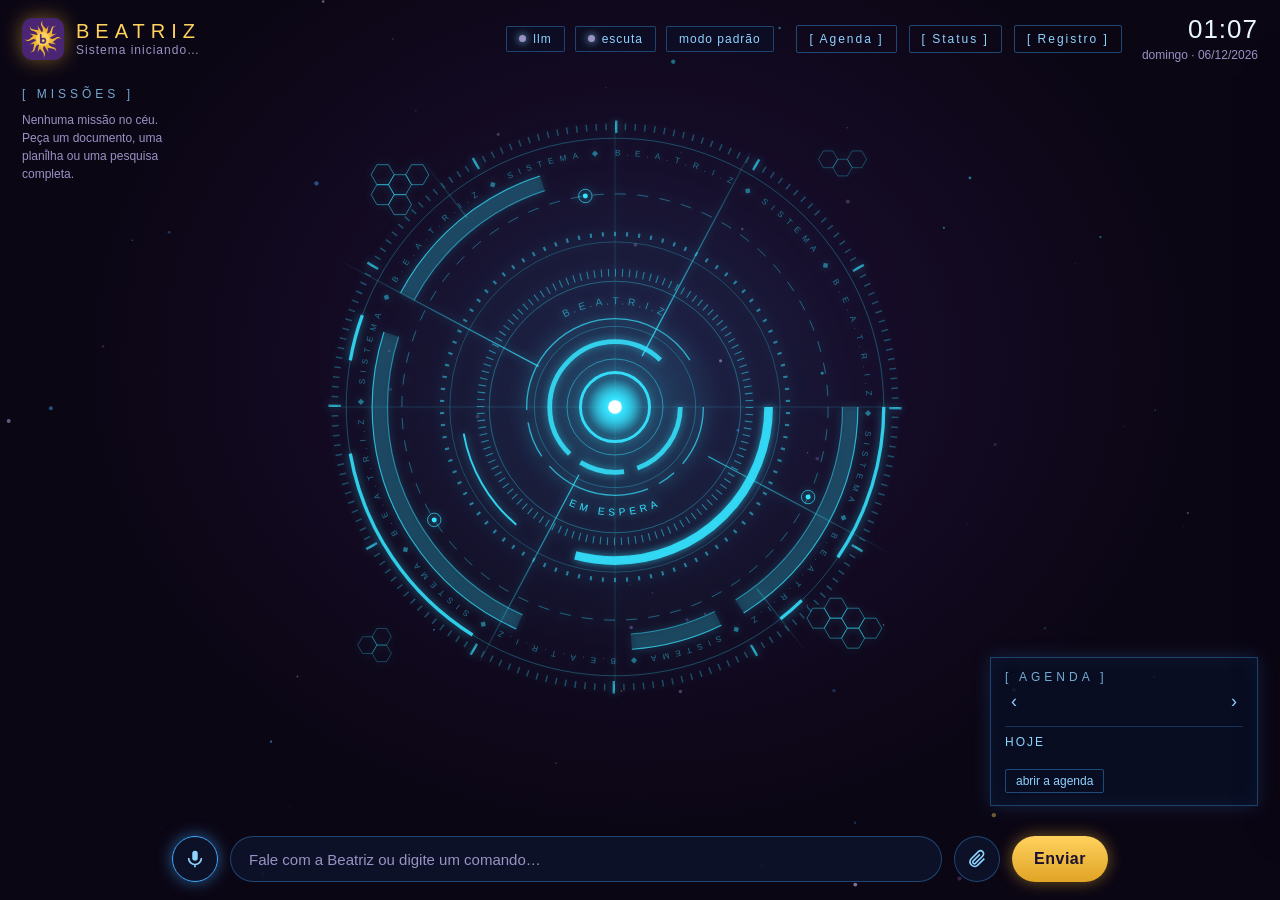
==== interface_web/index.html @ 0cd0498e "Painel web, mascote 3D e identidade visual Painel em interface web (pywebview), mascote andando pela" ====
<!doctype html>
<html lang="pt-BR">
<head>
<meta charset="utf-8">
<meta name="viewport" content="width=device-width, initial-scale=1">
<title>Beatriz</title>
<link rel="stylesheet" href="estilo.css">
</head>
<body>
<canvas id="particulas" aria-hidden="true"></canvas>

<header class="topo">
  <div class="marca">
    <img src="logo.png" alt="">
    <div><span class="nome">BEATRIZ</span><span class="sub" id="sub-marca">Sistema iniciando…</span></div>
  </div>
  <div class="chips">
    <span class="chip" id="chip-llm"><i class="ponto"></i><span>LLM</span></span>
    <span class="chip" id="chip-escuta"><i class="ponto"></i><span>escuta</span></span>
    <span class="chip" id="chip-modo"><span>modo padrão</span></span>
  </div>
  <div class="acoes-topo">
    <button class="botao-sistema" id="btn-agenda">[ Agenda ]</button>
    <button class="botao-sistema" id="btn-status">[ Status ]</button>
    <button class="botao-sistema" id="btn-registro">[ Registro ]</button>
    <div class="relogio"><span id="hora">--:--</span><span id="data"></span></div>
  </div>
</header>

<main class="palco">
  <section class="ceu" id="ceu" aria-label="Missões em andamento">
    <div class="titulo-ceu">[ MISSÕES ]</div>
    <p class="ceu-vazio" id="ceu-vazio">Nenhuma missão no céu.<br>Peça um documento, uma planilha ou uma pesquisa completa.</p>
  </section>

  <section class="centro">
    <div class="nucleo estado-repouso" id="nucleo"></div>

    <div class="legendas" aria-live="polite">
      <p class="legenda voce" id="legenda-voce"></p>
      <p class="legenda beatriz" id="legenda-beatriz"></p>
    </div>
  </section>

  <section class="notificacoes" id="notificacoes" aria-live="polite"></section>

  <aside class="lado-agenda" id="lado-agenda" aria-label="Agenda e calendário">
    <div class="titulo-ceu">[ AGENDA ]</div>
    <div class="mini-cal-cab">
      <button class="seta" id="mc-anterior" aria-label="Mês anterior">‹</button>
      <span id="mc-titulo"></span>
      <button class="seta" id="mc-seguinte" aria-label="Próximo mês">›</button>
    </div>
    <div class="mini-cal" id="mini-cal" role="grid"></div>
    <div class="dia-tela">
      <div class="dia-tela-titulo" id="dt-titulo">HOJE</div>
      <ul class="dia-tela-itens" id="dt-itens"></ul>
    </div>
    <p class="lado-agenda-rodape" id="lado-rodape"></p>
    <button class="pequeno" id="lado-abrir">abrir a agenda</button>
  </aside>
</main>

<aside class="registro" id="registro" aria-label="Registro da conversa">
  <div class="cabecalho-janela">[ REGISTRO ]<button class="fechar" data-fechar="registro" aria-label="Fechar">×</button></div>
  <div class="atalhos" id="atalhos"></div>
  <div class="mensagens" id="mensagens"></div>
</aside>

<div class="fundo-modal" id="fundo-status" hidden>
  <div class="janela-sistema janela-status" id="janela-status" role="dialog" aria-label="Status da Beatriz">
    <div class="cabecalho-janela">[ STATUS ]<button class="fechar" data-fechar="status" aria-label="Fechar">×</button></div>
    <div id="conteudo-status"></div>
  </div>
</div>

<div class="fundo-modal" id="fundo-agenda" hidden>
  <div class="janela-sistema janela-agenda" id="janela-agenda" role="dialog" aria-label="Agenda">
    <div class="cabecalho-janela">[ AGENDA ]<button class="fechar" data-fechar="agenda" aria-label="Fechar">×</button></div>
    <div class="agenda-topo">
      <div class="agenda-nav">
        <button class="pequeno aba-agenda ativo" data-vista="semana">semana</button>
        <button class="pequeno aba-agenda" data-vista="mes">mês</button>
        <span class="agenda-nav-espaco"></span>
        <button class="pequeno" id="ag-anterior" aria-label="Anterior">‹</button>
        <button class="pequeno" id="ag-hoje">esta semana</button>
        <button class="pequeno" id="ag-proxima" aria-label="Seguinte">›</button>
        <span id="ag-titulo"></span>
      </div>
      <p class="agenda-proximo" id="ag-proximo"></p>
    </div>
    <div class="agenda-corpo">
      <div class="agenda-semana" id="ag-semana"></div>
      <div class="agenda-mes" id="ag-mes" hidden></div>
      <aside class="agenda-lado">
        <div class="agenda-secao">TAREFAS</div>
        <ul class="agenda-tarefas" id="ag-tarefas"></ul>
        <input id="ag-nova-tarefa" placeholder="Nova tarefa… ex.: pagar boleto até sexta" autocomplete="off">
        <div class="agenda-secao">ROTINA</div>
        <p class="agenda-rotina" id="ag-rotina"></p>
      </aside>
    </div>
    <input id="ag-pedido" class="agenda-pedido" autocomplete="off"
           placeholder="Marcar ou perguntar… ex.: dentista amanhã às 14h · academia toda segunda às 7h · estou livre sexta à tarde?">
    <p class="agenda-resposta" id="ag-resposta" aria-live="polite"></p>
  </div>
</div>

<footer class="comando">
  <button class="mic ativo" id="btn-mic" title="Microfone ligado (clique para pausar)" aria-label="Microfone">
    <svg viewBox="0 0 24 24" aria-hidden="true"><rect x="9" y="3" width="6" height="11" rx="3"/><path d="M5 11a7 7 0 0 0 14 0M12 18v3" fill="none"/></svg>
  </button>
  <input id="entrada" placeholder="Fale com a Beatriz ou digite um comando…" autocomplete="off" spellcheck="true">
  <button class="icone" id="btn-anexar" title="Anexar arquivos à biblioteca" aria-label="Anexar arquivos">
    <svg viewBox="0 0 24 24" aria-hidden="true"><path d="M20 11.5 12.5 19a5 5 0 0 1-7-7l8-8a3.3 3.3 0 0 1 4.7 4.7l-8 8a1.7 1.7 0 0 1-2.4-2.4l7.3-7.3" fill="none"/></svg>
  </button>
  <button class="enviar" id="btn-enviar">Enviar</button>
</footer>

<script src="nucleo.js"></script>
<script src="app.js"></script>
</body>
</html>
---- interface_web/estilo.css ----
/* Painel da Beatriz: "Sistema sobre a sombra".
   Janelas do Sistema em azul elétrico sobre fundo roxo-escuro; o núcleo do centro em ciano;
   dourado só para o sol e as conquistas (missão concluída, lanterna acesa). */
:root {
  --fundo: #0B0614;
  --fundo-2: #120A22;
  --roxo: #2E1C4D;
  --roxo-borda: #5A4285;
  --lilas: #C7AEF0;
  --texto: #EAF6FF;
  --suave: #9A92C4;
  --azul: #3FA9FF;
  --azul-claro: #8FD3FF;
  --azul-escuro: #1B4F8C;
  --ciano: #35E4FF;
  --ouro: #F2B732;
  --ouro-claro: #FFD25E;
  --verde: #7BE0A6;
  --vermelho: #FF7A8A;
  --vidro: rgba(10, 16, 38, .78);
  --fonte-sistema: "Bahnschrift", "Segoe UI Variable Display", "Segoe UI", sans-serif;
  --fonte-texto: "Segoe UI Variable Text", "Segoe UI", sans-serif;
}

* { box-sizing: border-box; }
html, body { height: 100%; margin: 0; }
body {
  background: radial-gradient(ellipse at 50% 40%, #1E1036 0%, var(--fundo) 62%) fixed, var(--fundo);
  color: var(--texto);
  font-family: var(--fonte-texto);
  overflow: hidden;
  display: grid;
  grid-template-rows: auto 1fr auto;
  user-select: none;
}
button { font: inherit; color: inherit; cursor: pointer; }
#particulas { position: fixed; inset: 0; width: 100%; height: 100%; pointer-events: none; z-index: 0; }

/* ---------------------------------------------------------------- topo */
.topo {
  position: relative; z-index: 2;
  display: grid; grid-template-columns: 1fr auto 1fr; align-items: center;
  padding: 14px 22px 8px;
}
.marca { display: flex; align-items: center; gap: 12px; }
.marca img { width: 42px; height: 42px; filter: drop-shadow(0 0 10px rgba(242, 183, 50, .45)); }
.marca .nome { display: block; font-family: var(--fonte-sistema); letter-spacing: 6px; font-size: 20px; color: var(--ouro-claro); }
.marca .sub { display: block; font-size: 12px; color: var(--suave); letter-spacing: 1px; }
.chips { display: flex; gap: 10px; }
.chip {
  display: inline-flex; align-items: center; gap: 7px;
  font-family: var(--fonte-sistema); font-size: 12px; letter-spacing: 1px; text-transform: lowercase;
  padding: 5px 12px; border: 1px solid rgba(63, 169, 255, .35); border-radius: 2px;
  background: rgba(10, 18, 40, .55); color: var(--azul-claro);
}
.ponto { width: 7px; height: 7px; border-radius: 50%; background: var(--suave); box-shadow: 0 0 8px currentColor; }
.ponto.verde { background: var(--verde); color: var(--verde); }
.ponto.ambar { background: var(--ouro); color: var(--ouro); }
.ponto.vermelho { background: var(--vermelho); color: var(--vermelho); }
.ponto.azul { background: var(--azul); color: var(--azul); animation: pulsar 1.6s ease-in-out infinite; }
.acoes-topo { display: flex; justify-content: flex-end; align-items: center; gap: 12px; }
.botao-sistema {
  font-family: var(--fonte-sistema); letter-spacing: 2px; font-size: 12px;
  background: transparent; border: 1px solid rgba(63, 169, 255, .4); color: var(--azul-claro);
  padding: 6px 12px; border-radius: 2px; transition: background .2s, box-shadow .2s;
}
.botao-sistema:hover, .botao-sistema.ativo { background: rgba(63, 169, 255, .12); box-shadow: 0 0 14px rgba(63, 169, 255, .35); }
.relogio { text-align: right; margin-left: 8px; }
.relogio #hora { display: block; font-family: var(--fonte-sistema); font-size: 26px; font-weight: 300; letter-spacing: 1px; }
.relogio #data { font-size: 12px; color: var(--suave); }

/* ---------------------------------------------------------------- palco */
.palco {
  position: relative; z-index: 1;
  display: grid; grid-template-columns: 240px 1fr 290px; min-height: 0;
}
.centro { position: relative; display: flex; flex-direction: column; align-items: center; justify-content: center; min-height: 0; }
@keyframes girar { to { transform: rotate(360deg); } }
@keyframes pulsar { 0%, 100% { opacity: 1; } 50% { opacity: .35; } }

/* ---------------------------------------------------------------- núcleo (o reator de anéis do centro)
   Desenhado pelo nucleo.js; tudo usa currentColor, que vem de --cor-nucleo (ciano, dourado na vitória).
   As camadas "acelera" só giram no estado pensando: ficam pausadas, então não dão salto ao acelerar. */
@property --cor-nucleo { syntax: "<color>"; inherits: true; initial-value: #35E4FF; }
.nucleo {
  position: relative; width: min(64vh, 590px); aspect-ratio: 1; pointer-events: none;
  --cor-nucleo: var(--ciano); color: var(--cor-nucleo); transition: --cor-nucleo .5s;
}
.nucleo svg { width: 100%; height: 100%; overflow: visible; filter: drop-shadow(0 0 4px color-mix(in srgb, var(--cor-nucleo) 70%, transparent)); }
.nucleo .gira, .nucleo .acelera, .nucleo .varredura, .nucleo .pulso, .nucleo .coracao, .nucleo .brilho { transform-origin: 300px 300px; }
.nucleo .gira { animation: girar var(--t, 60s) linear infinite; }
.nucleo .gira.inverso { animation-direction: reverse; }
.nucleo .acelera { animation: girar 5s linear infinite paused; }
.nucleo .acelera.inverso { animation-direction: reverse; }
.nucleo.estado-pensando .acelera { animation-play-state: running; }
.nucleo text { fill: currentColor; stroke: none; font-family: var(--fonte-sistema); }
.nucleo .letreiro { font-size: 8.5px; letter-spacing: 2px; opacity: .45; }
.nucleo .rotulo-nucleo { font-size: 10.5px; letter-spacing: 4px; dominant-baseline: middle; text-anchor: middle; }
.nucleo .rotulo-nucleo.nome { opacity: .55; }
.nucleo .brilho { opacity: .6; transition: opacity .6s; animation: respirar-brilho 5s ease-in-out infinite; }
.nucleo.estado-ouvindo .brilho, .nucleo.estado-falando .brilho, .nucleo.estado-vitoria .brilho { opacity: 1; }
.nucleo .varredura { opacity: 0; transition: opacity .6s; animation: girar 2.4s linear infinite; }
.nucleo.estado-pensando .varredura { opacity: 1; }

/* Barras da voz: quase paradas em repouso; mexem um pouco ouvindo e bastante falando. */
.nucleo .barra-voz {
  fill: currentColor; stroke: none; opacity: .5;
  transform-box: fill-box; transform-origin: 50% 100%; transform: scaleY(.14); transition: transform .5s, opacity .5s;
}
.nucleo.estado-ouvindo .barra-voz { --amplitude: .45; animation: voz var(--d) ease-in-out var(--a) infinite alternate; }
.nucleo.estado-falando .barra-voz { --amplitude: 1; opacity: .85; animation: voz var(--d) ease-in-out var(--a) infinite alternate; }

/* Ondas que saem do centro ao ouvir, ao falar e na vitória. */
.nucleo .pulso { opacity: 0; stroke-width: 1.5; vector-effect: non-scaling-stroke; }
.nucleo.estado-ouvindo .pulso, .nucleo.estado-falando .pulso { animation: pulso 2.6s ease-out infinite; }
.nucleo.estado-vitoria .pulso { animation: pulso 1.2s ease-out 2; }
.nucleo .pulso.p2 { animation-delay: 1.3s; }
.nucleo.estado-vitoria .pulso.p2 { animation-delay: .5s; }

.nucleo .coracao { animation: pulsar-coracao 4s ease-in-out infinite; }
.nucleo.estado-ouvindo .coracao { animation-duration: 1.6s; }
.nucleo.estado-falando .coracao { animation: falar-coracao .42s ease-in-out infinite alternate; }
.nucleo.estado-vitoria { --cor-nucleo: var(--ouro-claro); }
.nucleo.estado-vitoria .coracao { animation: vitoria-coracao 1.6s ease-out; }
.nucleo.estado-pensando ~ .legendas .beatriz:empty::before { content: "pensando…"; color: var(--suave); }

@keyframes voz { from { transform: scaleY(.12); } to { transform: scaleY(calc(var(--h) * var(--amplitude))); } }
@keyframes pulso { from { transform: scale(1); opacity: .8; } to { transform: scale(6.8); opacity: 0; } }
@keyframes respirar-brilho { 0%, 100% { transform: scale(.96); } 50% { transform: scale(1.04); } }
@keyframes pulsar-coracao { 0%, 100% { transform: scale(1); } 50% { transform: scale(1.06); } }
@keyframes falar-coracao { from { transform: scale(.97); } to { transform: scale(1.12); } }
@keyframes vitoria-coracao { 0%, 100% { transform: scale(1); } 25% { transform: scale(1.35); } }

/* Legendas ao vivo, como num filme. */
.legendas { position: relative; width: min(760px, 92%); min-height: 76px; margin-top: 6px; text-align: center; }
.legenda { margin: 4px 0; font-size: 17px; line-height: 1.45; transition: opacity .8s; text-shadow: 0 2px 8px #000; }
.legenda.voce { color: var(--azul-claro); }
.legenda.voce.ignorada { color: var(--suave); font-size: 14px; font-style: italic; }
.legenda.beatriz { color: var(--ouro-claro); }
.legenda.sumindo { opacity: 0; }

/* ---------------------------------------------------------------- janelas do Sistema */
.notificacoes {
  position: fixed; top: 84px; right: 26px; z-index: 9; width: 372px; /* acima das janelas de Status e Agenda */
  display: flex; flex-direction: column; gap: 14px; pointer-events: none;
  transition: right .45s cubic-bezier(.2, .9, .3, 1);
}
.notificacoes .janela-sistema { pointer-events: auto; }
body.registro-aberto .notificacoes { right: 470px; }
.janela-sistema {
  position: relative; width: 360px; padding: 12px 18px 14px;
  background: var(--vidro); color: var(--texto);
  border: 1px solid var(--azul);
  box-shadow: 0 0 22px rgba(63, 169, 255, .4), inset 0 0 26px rgba(63, 169, 255, .1);
  backdrop-filter: blur(6px);
  font-size: 14px; line-height: 1.5;
  animation: abrir-janela .5s cubic-bezier(.2, .9, .3, 1.15) both;
}
.janela-sistema::before, .janela-sistema::after {
  content: ""; position: absolute; width: 14px; height: 14px; border: 2px solid var(--azul-claro);
}
.janela-sistema::before { top: -5px; left: -5px; border-right: 0; border-bottom: 0; }
.janela-sistema::after { bottom: -5px; right: -5px; border-left: 0; border-top: 0; }
.janela-sistema.vitoria { border-color: var(--ouro); box-shadow: 0 0 26px rgba(242, 183, 50, .45), inset 0 0 26px rgba(242, 183, 50, .1); }
.janela-sistema.vitoria::before, .janela-sistema.vitoria::after { border-color: var(--ouro-claro); }
.janela-sistema.vitoria .cabecalho-janela { color: var(--ouro-claro); border-color: rgba(242, 183, 50, .4); }
.janela-sistema.saindo { animation: fechar-janela .4s ease-in forwards; }
.cabecalho-janela {
  position: relative; text-align: center; font-family: var(--fonte-sistema); letter-spacing: 5px; font-size: 13px;
  color: var(--azul-claro); padding-bottom: 7px; margin-bottom: 9px; border-bottom: 1px solid rgba(63, 169, 255, .35);
}
.fechar { position: absolute; right: -4px; top: -6px; background: none; border: 0; color: var(--suave); font-size: 20px; line-height: 1; }
.fechar:hover { color: var(--texto); }
.janela-sistema .acao { margin-top: 10px; }
.janela-sistema .acao button {
  font-family: var(--fonte-sistema); letter-spacing: 1px; font-size: 12px; padding: 5px 12px;
  background: rgba(242, 183, 50, .12); border: 1px solid var(--ouro); color: var(--ouro-claro); border-radius: 2px;
}
@keyframes abrir-janela {
  0% { transform: scaleY(.02) scaleX(.5); opacity: 0; filter: brightness(3); }
  55% { transform: scaleY(.02) scaleX(1); opacity: 1; filter: brightness(2.4); }
  100% { transform: scale(1); opacity: 1; filter: none; }
}
@keyframes fechar-janela { to { transform: scaleY(.02); opacity: 0; } }

/* ---------------------------------------------------------------- lanternas */
.ceu { position: relative; padding: 16px 0 0 22px; overflow: hidden; }
.titulo-ceu { font-family: var(--fonte-sistema); letter-spacing: 4px; font-size: 12px; color: var(--azul-claro); opacity: .8; }
.ceu-vazio { font-size: 12px; color: var(--suave); line-height: 1.5; margin-top: 10px; max-width: 180px; }
.lanterna {
  position: absolute; width: 34px; height: 44px; cursor: pointer;
  transition: bottom 3s cubic-bezier(.3, .8, .3, 1), opacity 1s, left 1s;
  animation: flutuar-lanterna 4s ease-in-out infinite;
}
.lanterna .bulbo {
  width: 100%; height: 100%; border-radius: 40% 40% 34% 34% / 46% 46% 30% 30%;
  background: linear-gradient(#6B5420, #3A2C10); border: 1px solid #8C6A2A;
  transition: background 1.2s, box-shadow 1.2s;
}
.lanterna.executando .bulbo, .lanterna.revisando .bulbo, .lanterna.relatando .bulbo {
  background: linear-gradient(#FFD25E, #C98F1E); box-shadow: 0 0 16px rgba(255, 190, 80, .7); animation: tremeluzir 1.4s ease-in-out infinite;
}
.lanterna.concluida .bulbo { background: linear-gradient(#FFF1C4, #F2B732); box-shadow: 0 0 26px rgba(255, 220, 120, .95), 0 0 60px rgba(242, 183, 50, .45); }
.lanterna.falhou .bulbo { background: linear-gradient(#7A3040, #3A1420); border-color: var(--vermelho); }
.lanterna .rotulo {
  position: absolute; left: 44px; top: 8px; width: 150px; font-size: 11px; line-height: 1.3; color: var(--lilas);
  white-space: nowrap; overflow: hidden; text-overflow: ellipsis; text-shadow: 0 1px 4px #000;
}
.lanterna .rotulo small { display: block; color: var(--suave); }
@keyframes flutuar-lanterna { 0%, 100% { transform: translateY(0) rotate(-2deg); } 50% { transform: translateY(-6px) rotate(2deg); } }
@keyframes tremeluzir { 0%, 100% { filter: brightness(1); } 45% { filter: brightness(1.25); } 60% { filter: brightness(.9); } }

/* ---------------------------------------------------------------- registro (gaveta) */
.registro {
  position: fixed; top: 76px; right: 0; bottom: 82px; width: 440px; z-index: 5;
  display: flex; flex-direction: column;
  background: rgba(10, 14, 32, .9); border-left: 1px solid var(--azul);
  box-shadow: -10px 0 40px rgba(0, 0, 0, .5), 0 0 22px rgba(63, 169, 255, .25);
  backdrop-filter: blur(8px);
  transform: translateX(105%); transition: transform .45s cubic-bezier(.2, .9, .3, 1);
  padding: 14px 16px; user-select: text;
}
.registro.aberto { transform: translateX(0); }
.atalhos { display: flex; flex-wrap: wrap; gap: 6px; margin-bottom: 10px; }
.atalhos button {
  font-size: 12px; padding: 4px 10px; border-radius: 12px;
  background: rgba(90, 66, 133, .35); border: 1px solid var(--roxo-borda); color: var(--lilas);
}
.atalhos button:hover { border-color: var(--azul); color: var(--texto); }
.mensagens { flex: 1; overflow-y: auto; padding-right: 4px; scrollbar-width: thin; scrollbar-color: var(--roxo-borda) transparent; }
.msg { margin: 10px 0; font-size: 14px; line-height: 1.5; animation: entrar .35s ease-out; }
.msg .quem { font-family: var(--fonte-sistema); letter-spacing: 1.5px; font-size: 11px; margin-bottom: 2px; }
.msg .hora { color: var(--suave); margin-left: 6px; letter-spacing: 0; }
.msg.voce .quem { color: var(--azul-claro); }
.msg.beatriz { border-left: 2px solid var(--ouro); padding-left: 10px; }
.msg.beatriz .quem { color: var(--ouro-claro); }
.msg.ignorada { color: var(--suave); font-size: 12px; font-style: italic; }
.msg.erro { color: var(--vermelho); }
.msg .corpo { white-space: pre-wrap; }
@keyframes entrar { from { opacity: 0; transform: translateY(6px); } to { opacity: 1; transform: none; } }

/* Cartões ricos */
.cartao { margin: 12px 0; border: 1px solid rgba(63, 169, 255, .4); background: rgba(18, 26, 56, .65); padding: 12px; border-radius: 3px; animation: entrar .35s ease-out; }
.cartao h3 { margin: 0 0 8px; font-family: var(--fonte-sistema); font-weight: 400; letter-spacing: 1px; font-size: 15px; color: var(--ouro-claro); }
.cartao details { border-top: 1px solid rgba(63, 169, 255, .18); padding: 6px 0; }
.cartao summary { cursor: pointer; color: var(--azul-claro); font-size: 13px; letter-spacing: .5px; }
.cartao details p, .cartao details ul { margin: 6px 0 2px; font-size: 13.5px; line-height: 1.55; color: var(--texto); }
.cartao details ul { padding-left: 18px; }
.cartao .fontes { font-size: 11px; color: var(--suave); margin-top: 8px; word-break: break-all; }
.cartao .botoes { margin-top: 10px; display: flex; gap: 8px; }
.cartao .botoes button { font-size: 12px; padding: 5px 12px; background: rgba(242, 183, 50, .12); border: 1px solid var(--ouro); color: var(--ouro-claro); border-radius: 2px; }
.posteres { display: grid; grid-template-columns: repeat(3, 1fr); gap: 10px; }
.poster { cursor: pointer; text-align: center; }
.poster img { width: 100%; aspect-ratio: 2 / 3; object-fit: cover; border-radius: 3px; border: 1px solid rgba(63, 169, 255, .3); background: var(--roxo); transition: transform .2s, box-shadow .2s; }
.poster:hover img { transform: translateY(-3px); box-shadow: 0 0 16px rgba(63, 169, 255, .5); }
.poster span { display: block; font-size: 11px; margin-top: 4px; line-height: 1.25; color: var(--texto); }
.poster small { display: block; font-size: 10.5px; color: var(--suave); }
.poster .selo-hoje { color: var(--ouro-claro); }
.pre-venda { font-size: 12px; color: var(--lilas); margin-top: 10px; }

/* ---------------------------------------------------------------- status */
.fundo-modal { position: fixed; inset: 0; z-index: 8; background: rgba(5, 3, 12, .55); display: flex; align-items: center; justify-content: center; }
.fundo-modal[hidden] { display: none; }
.janela-status { width: 560px; max-height: 84vh; overflow-y: auto; overflow-x: hidden; padding: 16px 24px 20px; user-select: text; }
.status-linha { display: grid; grid-template-columns: 130px 1fr auto; align-items: center; gap: 10px; padding: 5px 0; font-size: 14px; }
.status-linha .rotulo { font-family: var(--fonte-sistema); letter-spacing: 2px; font-size: 12px; color: var(--azul-claro); }
.status-linha .valor { color: var(--texto); }
.identidade { font-size: 13px; color: var(--lilas); margin: 2px 0 10px; text-align: center; letter-spacing: .5px; }
.barra { height: 6px; background: rgba(63, 169, 255, .15); border-radius: 3px; overflow: hidden; }
.barra > i { display: block; height: 100%; background: linear-gradient(90deg, var(--azul), var(--azul-claro)); box-shadow: 0 0 10px var(--azul); }
.separador { height: 1px; background: rgba(63, 169, 255, .25); margin: 10px 0; }
.trio { display: grid; grid-template-columns: repeat(3, 1fr); gap: 10px; text-align: center; margin: 6px 0; }
.trio b { display: block; font-family: var(--fonte-sistema); font-size: 22px; font-weight: 300; color: var(--texto); }
.trio span { font-size: 11px; letter-spacing: 1.5px; color: var(--azul-claro); font-family: var(--fonte-sistema); }
.modos { display: flex; flex-wrap: wrap; gap: 6px; }
.modos button, .pequeno {
  font-size: 12px; padding: 4px 10px; border-radius: 2px; background: transparent;
  border: 1px solid rgba(63, 169, 255, .4); color: var(--azul-claro);
}
.modos button.ativo { background: rgba(63, 169, 255, .18); color: var(--texto); box-shadow: 0 0 10px rgba(63, 169, 255, .4); }
select { background: var(--fundo-2); color: var(--texto); border: 1px solid rgba(63, 169, 255, .4); padding: 4px 6px; font: inherit; font-size: 12px; max-width: 230px; }

/* ---------------------------------------------------------------- agenda */
.janela-agenda {
  width: min(1180px, 94vw); max-height: 88vh; display: flex; flex-direction: column;
  padding: 16px 22px 18px; user-select: text;
}
.agenda-topo { display: flex; align-items: center; justify-content: space-between; gap: 14px; margin-bottom: 10px; }
.agenda-nav { display: flex; align-items: center; gap: 6px; }
.agenda-nav span { font-family: var(--fonte-sistema); letter-spacing: 2px; color: var(--azul-claro); margin-left: 8px; font-size: 13px; }
.agenda-proximo { margin: 0; font-size: 13px; color: var(--lilas); text-align: right; }
.agenda-corpo { display: grid; grid-template-columns: 1fr 280px; gap: 16px; min-height: 0; flex: 1; }
.agenda-semana { display: grid; grid-template-columns: repeat(7, minmax(0, 1fr)); gap: 8px; overflow-y: auto; min-height: 320px; align-items: start; }
.agenda-dia {
  min-height: 300px; padding: 8px 6px; display: flex; flex-direction: column; gap: 6px;
  background: rgba(14, 20, 44, .55); border: 1px solid rgba(63, 169, 255, .18);
}
.agenda-dia.hoje { border-color: var(--ouro); box-shadow: 0 0 14px rgba(242, 183, 50, .3); }
.agenda-dia.passado { opacity: .55; }
.agenda-dia-cab {
  display: flex; align-items: baseline; justify-content: space-between; padding: 0 2px 4px;
  font-family: var(--fonte-sistema); color: var(--azul-claro); letter-spacing: 1px; font-size: 12px; text-transform: uppercase;
  border-bottom: 1px solid rgba(63, 169, 255, .2);
}
.agenda-dia-cab b { font-weight: 300; font-size: 20px; color: var(--texto); }
.agenda-dia.hoje .agenda-dia-cab b { color: var(--ouro-claro); }
.agenda-vazio { font-size: 11px; color: var(--suave); text-align: center; margin-top: 6px; }
.agenda-item {
  position: relative; padding: 5px 18px 5px 7px; font-size: 12px; line-height: 1.3; border-radius: 2px;
  border-left: 3px solid var(--azul); background: rgba(63, 169, 255, .08);
}
.agenda-item .hora { display: block; font-size: 10.5px; color: var(--azul-claro); letter-spacing: .5px; }
.agenda-item .titulo { display: block; color: var(--texto); overflow-wrap: anywhere; }
.agenda-item .repete { position: absolute; right: 4px; bottom: 3px; font-style: normal; font-size: 11px; color: var(--suave); }
.agenda-item .tirar, .agenda-tarefa .tirar {
  position: absolute; right: 2px; top: 1px; background: none; border: 0; color: var(--suave);
  font-size: 15px; line-height: 1; opacity: 0; transition: opacity .15s;
}
.agenda-item:hover .tirar, .agenda-tarefa:hover .tirar, .tirar:focus-visible { opacity: 1; }
.agenda-item .tirar:hover, .agenda-tarefa .tirar:hover { color: var(--vermelho); }
.agenda-item.cat-estudo { border-left-color: var(--lilas); background: rgba(199, 174, 240, .08); }
.agenda-item.cat-saude { border-left-color: var(--verde); background: rgba(123, 224, 166, .07); }
.agenda-item.cat-pessoal { border-left-color: var(--ciano); background: rgba(53, 228, 255, .06); }
.agenda-item.cat-foco { border-left-color: var(--ouro); background: rgba(242, 183, 50, .08); }
.agenda-item.tipo-lembrete { border-left-style: dashed; }
.agenda-item.passou { opacity: .5; }
.agenda-item.agora { box-shadow: 0 0 12px rgba(242, 183, 50, .45); }
.agenda-lado { display: flex; flex-direction: column; gap: 8px; min-height: 0; overflow-y: auto; }
.agenda-secao { font-family: var(--fonte-sistema); letter-spacing: 3px; font-size: 12px; color: var(--azul-claro); margin-top: 4px; }
.agenda-tarefas { list-style: none; margin: 0; padding: 0; display: flex; flex-direction: column; gap: 2px; }
.agenda-tarefa {
  position: relative; display: grid; grid-template-columns: 20px 1fr; column-gap: 8px; align-items: start;
  padding: 5px 20px 5px 2px; font-size: 13px; border-bottom: 1px solid rgba(63, 169, 255, .1);
}
.agenda-tarefa small { grid-column: 2; font-size: 11px; color: var(--suave); }
.agenda-tarefa.atrasada small { color: var(--vermelho); }
.agenda-tarefa.urgente span::after { content: " !"; color: var(--ouro-claro); font-weight: 700; }
.agenda-tarefa.feita span { text-decoration: line-through; color: var(--suave); }
.agenda-tarefa .caixa {
  width: 18px; height: 18px; padding: 0; border-radius: 2px; border: 1px solid var(--azul);
  background: transparent; color: var(--verde); font-size: 12px; line-height: 16px;
}
.agenda-tarefa.vazia { display: block; color: var(--suave); font-size: 12px; border: 0; }
.agenda-rotina { margin: 0; font-size: 12.5px; color: var(--lilas); line-height: 1.5; }
.janela-agenda input {
  width: 100%; padding: 8px 12px; border-radius: 2px; outline: none; user-select: text;
  background: rgba(14, 20, 44, .85); color: var(--texto); font: inherit; font-size: 13px;
  border: 1px solid rgba(63, 169, 255, .35);
}
.janela-agenda input:focus { border-color: var(--azul); box-shadow: 0 0 12px rgba(63, 169, 255, .35); }
.janela-agenda input::placeholder { color: var(--suave); }
.agenda-pedido { margin-top: 12px; }
.agenda-resposta { margin: 8px 2px 0; font-size: 13px; color: var(--azul-claro); min-height: 1.4em; }

/* ---------------------------------------------------------------- agenda na tela (coluna da direita) */
.lado-agenda {
  grid-column: 3; align-self: end; margin: 0 22px 18px 0; padding: 12px 14px 12px;
  background: var(--vidro); border: 1px solid rgba(63, 169, 255, .35);
  box-shadow: 0 0 18px rgba(63, 169, 255, .18), inset 0 0 20px rgba(63, 169, 255, .06);
  display: flex; flex-direction: column; gap: 8px; max-height: calc(100% - 110px); min-height: 0;
}
.mini-cal-cab { display: flex; align-items: center; justify-content: space-between; font-size: 13px; color: var(--texto); }
.seta { background: none; border: 0; color: var(--azul-claro); font-size: 18px; line-height: 1; padding: 0 6px; }
.seta:hover { color: var(--texto); }
.mini-cal { display: grid; grid-template-columns: repeat(7, 1fr); gap: 2px; text-align: center; }
.mini-cal .sem { font-family: var(--fonte-sistema); font-size: 10px; color: var(--suave); padding-bottom: 2px; }
.mini-cal button {
  position: relative; aspect-ratio: 1; padding: 0; border: 1px solid transparent; border-radius: 2px;
  background: transparent; color: var(--texto); font-size: 12px;
}
.mini-cal button:hover { border-color: rgba(63, 169, 255, .5); }
.mini-cal button.fora { color: rgba(154, 146, 196, .45); }
.mini-cal button.passado:not(.hoje) { color: var(--suave); }
.mini-cal button.hoje { color: var(--ouro-claro); border-color: var(--ouro); box-shadow: 0 0 8px rgba(242, 183, 50, .35); }
.mini-cal button.escolhido { background: rgba(63, 169, 255, .2); }
.mini-cal button i {  /* bolinhas: compromissos (azul) e prazos de tarefa (dourado) */
  position: absolute; left: 50%; bottom: 2px; transform: translateX(-50%); display: flex; gap: 2px;
}
.mini-cal button i b { width: 4px; height: 4px; border-radius: 50%; background: var(--azul-claro); }
.mini-cal button i b.prazo { background: var(--ouro); }
.dia-tela { border-top: 1px solid rgba(63, 169, 255, .25); padding-top: 8px; min-height: 0; overflow-y: auto; }
.dia-tela-titulo { font-family: var(--fonte-sistema); letter-spacing: 2px; font-size: 12px; color: var(--azul-claro); margin-bottom: 4px; text-transform: uppercase; }
.dia-tela-itens { list-style: none; margin: 0; padding: 0; display: flex; flex-direction: column; gap: 3px; }
.dia-tela-itens li { display: grid; grid-template-columns: 52px 1fr; gap: 6px; font-size: 12.5px; line-height: 1.35; }
.dia-tela-itens li .hora { color: var(--azul-claro); font-size: 11.5px; }
.dia-tela-itens li.passou { opacity: .45; }
.dia-tela-itens li.agora .titulo { color: var(--ouro-claro); }
.dia-tela-itens li.vazio { display: block; color: var(--suave); }
.dia-tela-itens li.prazo .titulo { color: var(--ouro-claro); }
.lado-agenda-rodape { margin: 0; font-size: 12px; color: var(--lilas); line-height: 1.4; }
.lado-agenda .pequeno { align-self: flex-start; }

/* ---------------------------------------------------------------- agenda: aba do mês */
.aba-agenda.ativo { background: rgba(63, 169, 255, .18); color: var(--texto); box-shadow: 0 0 10px rgba(63, 169, 255, .4); }
.agenda-nav-espaco { width: 10px; }
.agenda-mes[hidden], .agenda-semana[hidden] { display: none; }
.agenda-mes { display: grid; grid-template-columns: repeat(7, minmax(0, 1fr)); gap: 6px; overflow-y: auto; align-content: start; min-height: 320px; }
.agenda-mes .sem { font-family: var(--fonte-sistema); font-size: 11px; letter-spacing: 1px; color: var(--azul-claro); text-transform: uppercase; padding: 0 4px; }
.mes-dia {
  min-height: 92px; padding: 5px 5px 4px; display: flex; flex-direction: column; gap: 3px; text-align: left;
  background: rgba(14, 20, 44, .55); border: 1px solid rgba(63, 169, 255, .18); color: var(--texto); font-size: 11px;
}
.mes-dia:hover { border-color: rgba(63, 169, 255, .6); }
.mes-dia.fora { opacity: .35; }
.mes-dia.passado:not(.hoje) { opacity: .6; }
.mes-dia.hoje { border-color: var(--ouro); box-shadow: 0 0 12px rgba(242, 183, 50, .3); }
.mes-dia .numero { font-family: var(--fonte-sistema); font-size: 15px; font-weight: 300; }
.mes-dia.hoje .numero { color: var(--ouro-claro); }
.mes-dia .linha { display: block; white-space: nowrap; overflow: hidden; text-overflow: ellipsis; padding-left: 4px; border-left: 2px solid var(--azul); }
.mes-dia .linha.cat-estudo { border-left-color: var(--lilas); }
.mes-dia .linha.cat-saude { border-left-color: var(--verde); }
.mes-dia .linha.cat-pessoal { border-left-color: var(--ciano); }
.mes-dia .linha.cat-foco { border-left-color: var(--ouro); }
.mes-dia .mais { color: var(--suave); }
.mes-dia .prazo { color: var(--ouro-claro); }

/* ---------------------------------------------------------------- barra de comando */
.comando {
  position: relative; z-index: 6; display: flex; align-items: center; gap: 12px;
  padding: 12px 22px 18px; max-width: 980px; width: 100%; margin: 0 auto;
}
#entrada {
  flex: 1; height: 46px; padding: 0 18px; border-radius: 23px;
  background: rgba(14, 20, 44, .85); color: var(--texto); font: inherit; font-size: 15px;
  border: 1px solid rgba(63, 169, 255, .35); outline: none; transition: border-color .2s, box-shadow .2s;
  user-select: text;
}
#entrada:focus { border-color: var(--azul); box-shadow: 0 0 18px rgba(63, 169, 255, .4); }
#entrada::placeholder { color: var(--suave); }
.mic, .icone {
  width: 46px; height: 46px; border-radius: 50%; display: grid; place-items: center;
  background: rgba(14, 20, 44, .85); border: 1px solid rgba(63, 169, 255, .35);
}
.mic svg, .icone svg { width: 22px; height: 22px; stroke: var(--azul-claro); fill: none; stroke-width: 1.8; }
.mic svg rect { fill: var(--azul-claro); stroke: none; }
.mic.ativo { border-color: var(--azul); box-shadow: 0 0 16px rgba(63, 169, 255, .55); }
.mic:not(.ativo) svg rect { fill: var(--suave); }
.mic:not(.ativo) svg { stroke: var(--suave); }
.enviar {
  height: 46px; padding: 0 22px; border-radius: 23px; border: 0;
  background: linear-gradient(#FFD25E, #E0A325); color: #1C1030; font-weight: 600; letter-spacing: .5px;
  box-shadow: 0 0 16px rgba(242, 183, 50, .45);
}
.enviar:hover { filter: brightness(1.08); }

@media (max-width: 1250px) {
  .palco { grid-template-columns: 180px 1fr 0; }
  .lado-agenda { display: none; }  /* tela estreita: a agenda fica só no botão [ Agenda ] */
  .agenda-corpo { grid-template-columns: 1fr; }
  .agenda-semana { grid-template-columns: repeat(4, minmax(0, 1fr)); }
  body.registro-aberto .notificacoes { right: 26px; top: auto; bottom: 96px; }
}
@media (prefers-reduced-motion: reduce) {
  *, *::before, *::after { animation-duration: .01ms !important; animation-iteration-count: 1 !important; transition-duration: .01ms !important; }
}
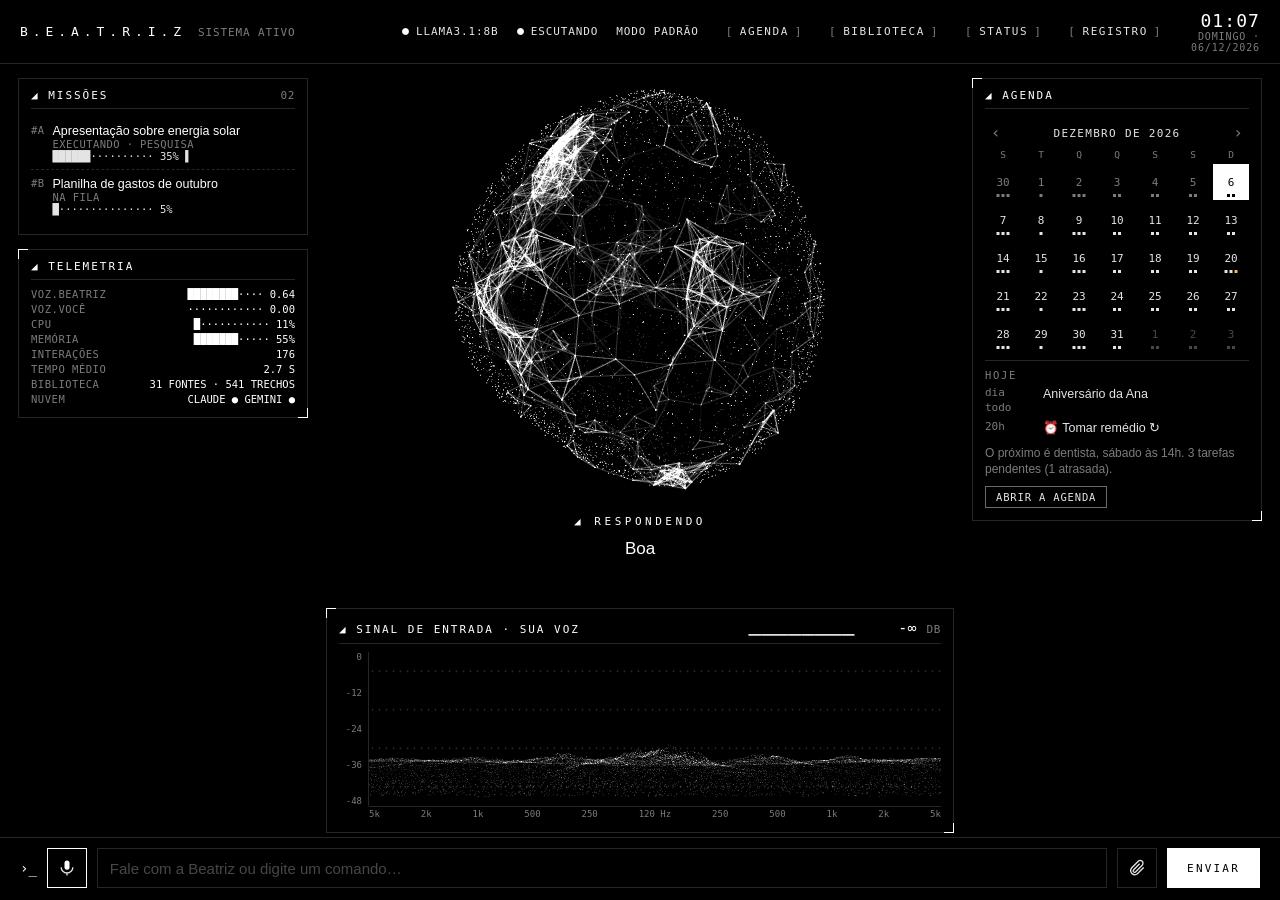
==== commit c9379722: "Painel no visual em rede: preto e branco, esfera e montanha A tela principal passa ao visual das fot" ====
--- a/interface_web/index.html
+++ b/interface_web/index.html
@@ -5,14 +5,15 @@
 <meta name="viewport" content="width=device-width, initial-scale=1">
 <title>Beatriz</title>
 <link rel="stylesheet" href="estilo.css">
+<script type="importmap">
+{ "imports": { "three": "./vendor/three/build/three.module.min.js" } }
+</script>
 </head>
-<body>
-<canvas id="particulas" aria-hidden="true"></canvas>
-
+<body data-estado="repouso">
 <header class="topo">
   <div class="marca">
-    <img src="logo.png" alt="">
-    <div><span class="nome">BEATRIZ</span><span class="sub" id="sub-marca">Sistema iniciando…</span></div>
+    <span class="nome">B.E.A.T.R.I.Z</span>
+    <span class="sub" id="sub-marca">sistema iniciando…</span>
   </div>
   <div class="chips">
     <span class="chip" id="chip-llm"><i class="ponto"></i><span>LLM</span></span>
@@ -20,32 +21,62 @@
     <span class="chip" id="chip-modo"><span>modo padrão</span></span>
   </div>
   <div class="acoes-topo">
-    <button class="botao-sistema" id="btn-agenda">[ Agenda ]</button>
-    <button class="botao-sistema" id="btn-status">[ Status ]</button>
-    <button class="botao-sistema" id="btn-registro">[ Registro ]</button>
+    <button class="botao-sistema" id="btn-agenda">agenda</button>
+    <button class="botao-sistema" id="btn-biblioteca">biblioteca</button>
+    <button class="botao-sistema" id="btn-status">status</button>
+    <button class="botao-sistema" id="btn-registro">registro</button>
     <div class="relogio"><span id="hora">--:--</span><span id="data"></span></div>
   </div>
 </header>
 
 <main class="palco">
-  <section class="ceu" id="ceu" aria-label="Missões em andamento">
-    <div class="titulo-ceu">[ MISSÕES ]</div>
-    <p class="ceu-vazio" id="ceu-vazio">Nenhuma missão no céu.<br>Peça um documento, uma planilha ou uma pesquisa completa.</p>
-  </section>
+  <div class="coluna-esquerda">
+    <section class="quadro missoes" id="ceu" aria-label="Missões em andamento">
+      <div class="titulo-quadro">◢ missões <span class="conta" id="missoes-conta"></span></div>
+      <p class="ceu-vazio" id="ceu-vazio">Nenhuma missão em andamento.<br>Peça um documento, uma planilha ou uma pesquisa completa.</p>
+      <ol class="lista-missoes" id="lista-missoes"></ol>
+    </section>
+    <section class="quadro telemetria" aria-label="Telemetria">
+      <div class="titulo-quadro">◢ telemetria</div>
+      <dl class="leituras">
+        <dt>voz.beatriz</dt><dd id="tl-voz-dela" class="barrinha"></dd>
+        <dt>voz.você</dt><dd id="tl-voz-minha" class="barrinha"></dd>
+        <dt>cpu</dt><dd id="tl-cpu">--</dd>
+        <dt>memória</dt><dd id="tl-ram">--</dd>
+        <dt>interações</dt><dd id="tl-interacoes">--</dd>
+        <dt>tempo médio</dt><dd id="tl-tempo">--</dd>
+        <dt>biblioteca</dt><dd id="tl-biblioteca">--</dd>
+        <dt>nuvem</dt><dd id="tl-nuvem">--</dd>
+      </dl>
+    </section>
+  </div>
 
   <section class="centro">
-    <div class="nucleo estado-repouso" id="nucleo"></div>
-
+    <div class="esfera" id="esfera" aria-hidden="true"></div>
+    <div class="rotulo-estado"><span class="marca-estado">◢</span> <span id="rotulo-estado">em espera</span></div>
     <div class="legendas" aria-live="polite">
       <p class="legenda voce" id="legenda-voce"></p>
       <p class="legenda beatriz" id="legenda-beatriz"></p>
     </div>
+    <section class="quadro quadro-montanha" aria-label="Sua voz captada">
+      <div class="titulo-quadro">◢ sinal de entrada · sua voz
+        <span class="leitura"><span id="montanha-espectro" class="espectro"></span><b id="montanha-db">-∞</b> dB</span></div>
+      <div class="grafico">
+        <div class="eixo-y" aria-hidden="true"><span>0</span><span>-12</span><span>-24</span><span>-36</span><span>-48</span></div>
+        <div class="area-montanha">
+          <div class="montanha" id="montanha" aria-hidden="true"></div>
+        </div>
+        <div class="eixo-x" aria-hidden="true">
+          <span>5k</span><span>2k</span><span>1k</span><span>500</span><span>250</span><span>120 Hz</span><span>250</span><span>500</span><span>1k</span><span>2k</span><span>5k</span>
+        </div>
+      </div>
+    </section>
   </section>
 
   <section class="notificacoes" id="notificacoes" aria-live="polite"></section>
 
-  <aside class="lado-agenda" id="lado-agenda" aria-label="Agenda e calendário">
-    <div class="titulo-ceu">[ AGENDA ]</div>
+  <aside class="quadro lado-agenda" id="lado-agenda" aria-label="Agenda e calendário">
+    <div class="titulo-quadro">◢ agenda</div>
     <div class="mini-cal-cab">
       <button class="seta" id="mc-anterior" aria-label="Mês anterior">‹</button>
       <span id="mc-titulo"></span>
@@ -53,7 +84,7 @@
     </div>
     <div class="mini-cal" id="mini-cal" role="grid"></div>
     <div class="dia-tela">
-      <div class="dia-tela-titulo" id="dt-titulo">HOJE</div>
+      <div class="dia-tela-titulo" id="dt-titulo">hoje</div>
       <ul class="dia-tela-itens" id="dt-itens"></ul>
     </div>
     <p class="lado-agenda-rodape" id="lado-rodape"></p>
@@ -62,21 +93,21 @@
 </main>
 
 <aside class="registro" id="registro" aria-label="Registro da conversa">
-  <div class="cabecalho-janela">[ REGISTRO ]<button class="fechar" data-fechar="registro" aria-label="Fechar">×</button></div>
+  <div class="cabecalho-janela">◢ registro<button class="fechar" data-fechar="registro" aria-label="Fechar">×</button></div>
   <div class="atalhos" id="atalhos"></div>
   <div class="mensagens" id="mensagens"></div>
 </aside>
 
 <div class="fundo-modal" id="fundo-status" hidden>
   <div class="janela-sistema janela-status" id="janela-status" role="dialog" aria-label="Status da Beatriz">
-    <div class="cabecalho-janela">[ STATUS ]<button class="fechar" data-fechar="status" aria-label="Fechar">×</button></div>
+    <div class="cabecalho-janela">◢ status<button class="fechar" data-fechar="status" aria-label="Fechar">×</button></div>
     <div id="conteudo-status"></div>
   </div>
 </div>
 
 <div class="fundo-modal" id="fundo-agenda" hidden>
   <div class="janela-sistema janela-agenda" id="janela-agenda" role="dialog" aria-label="Agenda">
-    <div class="cabecalho-janela">[ AGENDA ]<button class="fechar" data-fechar="agenda" aria-label="Fechar">×</button></div>
+    <div class="cabecalho-janela">◢ agenda<button class="fechar" data-fechar="agenda" aria-label="Fechar">×</button></div>
     <div class="agenda-topo">
       <div class="agenda-nav">
         <button class="pequeno aba-agenda ativo" data-vista="semana">semana</button>
@@ -106,7 +137,36 @@
   </div>
 </div>
 
+<!-- Biblioteca de fontes: organizar à mão. Arraste um arquivo para uma pasta da árvore para mover. -->
+<div class="fundo-modal" id="fundo-biblioteca" hidden>
+  <div class="janela-sistema janela-biblioteca" id="janela-biblioteca" role="dialog" aria-label="Biblioteca de fontes">
+    <div class="cabecalho-janela">◢ biblioteca<button class="fechar" data-fechar="biblioteca" aria-label="Fechar">×</button></div>
+    <div class="biblio-barra">
+      <input id="bb-busca" placeholder="Buscar pelo nome…" autocomplete="off" aria-label="Buscar arquivo">
+      <button class="pequeno" id="bb-adicionar">+ adicionar arquivos</button>
+      <button class="pequeno" id="bb-nova-pasta">+ nova pasta</button>
+      <span class="biblio-resumo" id="bb-resumo"></span>
+    </div>
+    <div class="biblio-corpo">
+      <ul class="biblio-arvore" id="bb-arvore" aria-label="Pastas"></ul>
+      <div class="biblio-arquivos">
+        <div class="biblio-titulo"><span id="bb-titulo"></span><button class="pequeno" id="bb-apagar-pasta" hidden>apagar pasta vazia</button></div>
+        <div class="biblio-rolagem">
+          <table class="biblio-tabela">
+            <colgroup><col><col class="c-tamanho"><col class="c-data"><col class="c-estado"><col class="c-acoes"></colgroup>
+            <thead><tr><th>Nome</th><th>Tamanho</th><th>Modificado</th><th>Na biblioteca</th><th></th></tr></thead>
+            <tbody id="bb-linhas"></tbody>
+          </table>
+        </div>
+        <p class="biblio-dica">Arraste um arquivo para uma pasta à esquerda para movê-lo. Apagar manda para a Lixeira do Windows.</p>
+      </div>
+    </div>
+    <p class="agenda-resposta" id="bb-resposta" aria-live="polite"></p>
+  </div>
+</div>
+
 <footer class="comando">
+  <span class="prompt" aria-hidden="true">›_</span>
   <button class="mic ativo" id="btn-mic" title="Microfone ligado (clique para pausar)" aria-label="Microfone">
     <svg viewBox="0 0 24 24" aria-hidden="true"><rect x="9" y="3" width="6" height="11" rx="3"/><path d="M5 11a7 7 0 0 0 14 0M12 18v3" fill="none"/></svg>
   </button>
@@ -114,10 +174,10 @@
   <button class="icone" id="btn-anexar" title="Anexar arquivos à biblioteca" aria-label="Anexar arquivos">
     <svg viewBox="0 0 24 24" aria-hidden="true"><path d="M20 11.5 12.5 19a5 5 0 0 1-7-7l8-8a3.3 3.3 0 0 1 4.7 4.7l-8 8a1.7 1.7 0 0 1-2.4-2.4l7.3-7.3" fill="none"/></svg>
   </button>
-  <button class="enviar" id="btn-enviar">Enviar</button>
+  <button class="enviar" id="btn-enviar">enviar</button>
 </footer>
 
-<script src="nucleo.js"></script>
 <script src="app.js"></script>
+<script type="module" src="painel_visual.js"></script>
 </body>
 </html>
--- a/interface_web/estilo.css
+++ b/interface_web/estilo.css
@@ -1,315 +1,341 @@
-/* Painel da Beatriz: "Sistema sobre a sombra".
-   Janelas do Sistema em azul elétrico sobre fundo roxo-escuro; o núcleo do centro em ciano;
-   dourado só para o sol e as conquistas (missão concluída, lanterna acesa). */
+/* Painel da Beatriz: preto e branco, com letreiros de instrumento (como as fotos de referência).
+   No centro, a esfera em rede (voz dela); embaixo, a montanha de pontos num quadro (sua voz).
+   --cor é o destaque: branco, e dourado enquanto o estado é "vitoria" (missão cumprida). */
+@property --cor { syntax: "<color>"; inherits: true; initial-value: #ffffff; }
 :root {
-  --fundo: #0B0614;
-  --fundo-2: #120A22;
-  --roxo: #2E1C4D;
-  --roxo-borda: #5A4285;
-  --lilas: #C7AEF0;
-  --texto: #EAF6FF;
-  --suave: #9A92C4;
-  --azul: #3FA9FF;
-  --azul-claro: #8FD3FF;
-  --azul-escuro: #1B4F8C;
-  --ciano: #35E4FF;
-  --ouro: #F2B732;
-  --ouro-claro: #FFD25E;
-  --verde: #7BE0A6;
-  --vermelho: #FF7A8A;
-  --vidro: rgba(10, 16, 38, .78);
-  --fonte-sistema: "Bahnschrift", "Segoe UI Variable Display", "Segoe UI", sans-serif;
-  --fonte-texto: "Segoe UI Variable Text", "Segoe UI", sans-serif;
+  --fundo: #000;
+  --painel: rgba(0, 0, 0, .78);
+  --linha: rgba(255, 255, 255, .15);
+  --linha-forte: rgba(255, 255, 255, .42);
+  --texto: #e4e4e4;
+  --suave: #7c7c7c;
+  --apagado: #474747;
+  --claro: #ffffff;
+  --ouro: #f5c04a;
+  --vermelho: #ff6b6b;
+  --mono: "Cascadia Mono", "Consolas", "Lucida Console", monospace;
+  --sans: "Segoe UI Variable Text", "Segoe UI", sans-serif;
 }
 
 * { box-sizing: border-box; }
 html, body { height: 100%; margin: 0; }
 body {
-  background: radial-gradient(ellipse at 50% 40%, #1E1036 0%, var(--fundo) 62%) fixed, var(--fundo);
+  --cor: var(--claro);
+  transition: --cor 2s ease-in;
+  background: var(--fundo);
   color: var(--texto);
-  font-family: var(--fonte-texto);
+  font-family: var(--sans);
   overflow: hidden;
   display: grid;
   grid-template-rows: auto 1fr auto;
   user-select: none;
 }
+body[data-vitoria] { --cor: var(--ouro); transition: --cor .5s ease-out; }
 button { font: inherit; color: inherit; cursor: pointer; }
-#particulas { position: fixed; inset: 0; width: 100%; height: 100%; pointer-events: none; z-index: 0; }
+@keyframes piscar { 0%, 100% { opacity: 1; } 50% { opacity: .25; } }
 
 /* ---------------------------------------------------------------- topo */
 .topo {
   position: relative; z-index: 2;
-  display: grid; grid-template-columns: 1fr auto 1fr; align-items: center;
-  padding: 14px 22px 8px;
-}
-.marca { display: flex; align-items: center; gap: 12px; }
-.marca img { width: 42px; height: 42px; filter: drop-shadow(0 0 10px rgba(242, 183, 50, .45)); }
-.marca .nome { display: block; font-family: var(--fonte-sistema); letter-spacing: 6px; font-size: 20px; color: var(--ouro-claro); }
-.marca .sub { display: block; font-size: 12px; color: var(--suave); letter-spacing: 1px; }
-.chips { display: flex; gap: 10px; }
-.chip {
-  display: inline-flex; align-items: center; gap: 7px;
-  font-family: var(--fonte-sistema); font-size: 12px; letter-spacing: 1px; text-transform: lowercase;
-  padding: 5px 12px; border: 1px solid rgba(63, 169, 255, .35); border-radius: 2px;
-  background: rgba(10, 18, 40, .55); color: var(--azul-claro);
-}
-.ponto { width: 7px; height: 7px; border-radius: 50%; background: var(--suave); box-shadow: 0 0 8px currentColor; }
-.ponto.verde { background: var(--verde); color: var(--verde); }
-.ponto.ambar { background: var(--ouro); color: var(--ouro); }
-.ponto.vermelho { background: var(--vermelho); color: var(--vermelho); }
-.ponto.azul { background: var(--azul); color: var(--azul); animation: pulsar 1.6s ease-in-out infinite; }
-.acoes-topo { display: flex; justify-content: flex-end; align-items: center; gap: 12px; }
+  display: grid; grid-template-columns: 1fr auto 1fr; align-items: center; gap: 16px;
+  padding: 10px 20px; border-bottom: 1px solid var(--linha);
+  font-family: var(--mono); font-size: 11px; letter-spacing: .08em; text-transform: uppercase;
+}
+.marca { display: flex; align-items: baseline; gap: 12px; }
+.marca .nome { color: var(--cor); letter-spacing: .38em; font-size: 13px; }
+.marca .sub { color: var(--suave); }
+.chips { display: flex; gap: 18px; }
+.chip { display: inline-flex; align-items: center; gap: 7px; color: var(--texto); }
+.ponto { width: 7px; height: 7px; border-radius: 50%; border: 1px solid var(--suave); }
+.ponto.verde { background: var(--claro); border-color: var(--claro); }
+.ponto.ambar { background: linear-gradient(90deg, var(--claro) 50%, transparent 50%); border-color: var(--claro); }
+.ponto.vermelho { border-color: var(--vermelho); background: transparent; }
+.ponto.azul { background: var(--claro); border-color: var(--claro); animation: piscar 1.4s ease-in-out infinite; }
+.acoes-topo { display: flex; justify-content: flex-end; align-items: center; gap: 4px; }
 .botao-sistema {
-  font-family: var(--fonte-sistema); letter-spacing: 2px; font-size: 12px;
-  background: transparent; border: 1px solid rgba(63, 169, 255, .4); color: var(--azul-claro);
-  padding: 6px 12px; border-radius: 2px; transition: background .2s, box-shadow .2s;
-}
-.botao-sistema:hover, .botao-sistema.ativo { background: rgba(63, 169, 255, .12); box-shadow: 0 0 14px rgba(63, 169, 255, .35); }
-.relogio { text-align: right; margin-left: 8px; }
-.relogio #hora { display: block; font-family: var(--fonte-sistema); font-size: 26px; font-weight: 300; letter-spacing: 1px; }
-.relogio #data { font-size: 12px; color: var(--suave); }
+  background: transparent; border: 1px solid transparent; color: var(--texto);
+  padding: 4px 10px; letter-spacing: .14em; text-transform: uppercase; font-family: var(--mono); font-size: 11px;
+}
+.botao-sistema::before { content: "["; color: var(--suave); margin-right: 6px; }
+.botao-sistema::after { content: "]"; color: var(--suave); margin-left: 6px; }
+.botao-sistema:hover { color: var(--claro); border-color: var(--linha); }
+.botao-sistema.ativo { background: var(--cor); color: #000; }
+.botao-sistema.ativo::before, .botao-sistema.ativo::after { color: #000; }
+.relogio { text-align: right; margin-left: 14px; display: flex; flex-direction: column; }
+.relogio #hora { color: var(--claro); font-size: 18px; letter-spacing: .06em; }
+.relogio #data { color: var(--suave); font-size: 10px; }
 
 /* ---------------------------------------------------------------- palco */
 .palco {
-  position: relative; z-index: 1;
-  display: grid; grid-template-columns: 240px 1fr 290px; min-height: 0;
-}
-.centro { position: relative; display: flex; flex-direction: column; align-items: center; justify-content: center; min-height: 0; }
-@keyframes girar { to { transform: rotate(360deg); } }
-@keyframes pulsar { 0%, 100% { opacity: 1; } 50% { opacity: .35; } }
-
-/* ---------------------------------------------------------------- núcleo (o reator de anéis do centro)
-   Desenhado pelo nucleo.js; tudo usa currentColor, que vem de --cor-nucleo (ciano, dourado na vitória).
-   As camadas "acelera" só giram no estado pensando: ficam pausadas, então não dão salto ao acelerar. */
-@property --cor-nucleo { syntax: "<color>"; inherits: true; initial-value: #35E4FF; }
-.nucleo {
-  position: relative; width: min(64vh, 590px); aspect-ratio: 1; pointer-events: none;
-  --cor-nucleo: var(--ciano); color: var(--cor-nucleo); transition: --cor-nucleo .5s;
-}
-.nucleo svg { width: 100%; height: 100%; overflow: visible; filter: drop-shadow(0 0 4px color-mix(in srgb, var(--cor-nucleo) 70%, transparent)); }
-.nucleo .gira, .nucleo .acelera, .nucleo .varredura, .nucleo .pulso, .nucleo .coracao, .nucleo .brilho { transform-origin: 300px 300px; }
-.nucleo .gira { animation: girar var(--t, 60s) linear infinite; }
-.nucleo .gira.inverso { animation-direction: reverse; }
-.nucleo .acelera { animation: girar 5s linear infinite paused; }
-.nucleo .acelera.inverso { animation-direction: reverse; }
-.nucleo.estado-pensando .acelera { animation-play-state: running; }
-.nucleo text { fill: currentColor; stroke: none; font-family: var(--fonte-sistema); }
-.nucleo .letreiro { font-size: 8.5px; letter-spacing: 2px; opacity: .45; }
-.nucleo .rotulo-nucleo { font-size: 10.5px; letter-spacing: 4px; dominant-baseline: middle; text-anchor: middle; }
-.nucleo .rotulo-nucleo.nome { opacity: .55; }
-.nucleo .brilho { opacity: .6; transition: opacity .6s; animation: respirar-brilho 5s ease-in-out infinite; }
-.nucleo.estado-ouvindo .brilho, .nucleo.estado-falando .brilho, .nucleo.estado-vitoria .brilho { opacity: 1; }
-.nucleo .varredura { opacity: 0; transition: opacity .6s; animation: girar 2.4s linear infinite; }
-.nucleo.estado-pensando .varredura { opacity: 1; }
-
-/* Barras da voz: quase paradas em repouso; mexem um pouco ouvindo e bastante falando. */
-.nucleo .barra-voz {
-  fill: currentColor; stroke: none; opacity: .5;
-  transform-box: fill-box; transform-origin: 50% 100%; transform: scaleY(.14); transition: transform .5s, opacity .5s;
-}
-.nucleo.estado-ouvindo .barra-voz { --amplitude: .45; animation: voz var(--d) ease-in-out var(--a) infinite alternate; }
-.nucleo.estado-falando .barra-voz { --amplitude: 1; opacity: .85; animation: voz var(--d) ease-in-out var(--a) infinite alternate; }
-
-/* Ondas que saem do centro ao ouvir, ao falar e na vitória. */
-.nucleo .pulso { opacity: 0; stroke-width: 1.5; vector-effect: non-scaling-stroke; }
-.nucleo.estado-ouvindo .pulso, .nucleo.estado-falando .pulso { animation: pulso 2.6s ease-out infinite; }
-.nucleo.estado-vitoria .pulso { animation: pulso 1.2s ease-out 2; }
-.nucleo .pulso.p2 { animation-delay: 1.3s; }
-.nucleo.estado-vitoria .pulso.p2 { animation-delay: .5s; }
-
-.nucleo .coracao { animation: pulsar-coracao 4s ease-in-out infinite; }
-.nucleo.estado-ouvindo .coracao { animation-duration: 1.6s; }
-.nucleo.estado-falando .coracao { animation: falar-coracao .42s ease-in-out infinite alternate; }
-.nucleo.estado-vitoria { --cor-nucleo: var(--ouro-claro); }
-.nucleo.estado-vitoria .coracao { animation: vitoria-coracao 1.6s ease-out; }
-.nucleo.estado-pensando ~ .legendas .beatriz:empty::before { content: "pensando…"; color: var(--suave); }
-
-@keyframes voz { from { transform: scaleY(.12); } to { transform: scaleY(calc(var(--h) * var(--amplitude))); } }
-@keyframes pulso { from { transform: scale(1); opacity: .8; } to { transform: scale(6.8); opacity: 0; } }
-@keyframes respirar-brilho { 0%, 100% { transform: scale(.96); } 50% { transform: scale(1.04); } }
-@keyframes pulsar-coracao { 0%, 100% { transform: scale(1); } 50% { transform: scale(1.06); } }
-@keyframes falar-coracao { from { transform: scale(.97); } to { transform: scale(1.12); } }
-@keyframes vitoria-coracao { 0%, 100% { transform: scale(1); } 25% { transform: scale(1.35); } }
-
-/* Legendas ao vivo, como num filme. */
-.legendas { position: relative; width: min(760px, 92%); min-height: 76px; margin-top: 6px; text-align: center; }
-.legenda { margin: 4px 0; font-size: 17px; line-height: 1.45; transition: opacity .8s; text-shadow: 0 2px 8px #000; }
-.legenda.voce { color: var(--azul-claro); }
-.legenda.voce.ignorada { color: var(--suave); font-size: 14px; font-style: italic; }
-.legenda.beatriz { color: var(--ouro-claro); }
+  position: relative; z-index: 1; min-height: 0;
+  display: grid; grid-template-columns: 290px minmax(0, 1fr) 290px; gap: 18px; padding: 14px 18px 0;
+}
+.coluna-esquerda { display: flex; flex-direction: column; gap: 14px; min-height: 0; }
+
+/* Quadros de instrumento: borda fina, cantoneiras na cor de destaque e rótulo "◢ nome". */
+.quadro {
+  position: relative; background: var(--painel); border: 1px solid var(--linha); padding: 10px 12px 12px;
+}
+.quadro::before, .quadro::after {
+  content: ""; position: absolute; width: 9px; height: 9px; border: 1px solid var(--cor); pointer-events: none;
+}
+.quadro::before { top: -1px; left: -1px; border-right: 0; border-bottom: 0; }
+.quadro::after { bottom: -1px; right: -1px; border-left: 0; border-top: 0; }
+.titulo-quadro {
+  display: flex; justify-content: space-between; align-items: baseline; gap: 8px;
+  font-family: var(--mono); font-size: 11px; letter-spacing: .18em; text-transform: uppercase; color: var(--cor);
+  padding-bottom: 6px; margin-bottom: 8px; border-bottom: 1px solid var(--linha);
+}
+.titulo-quadro .conta { color: var(--suave); letter-spacing: .06em; }
+
+/* ---------------------------------------------------------------- missões */
+.missoes { flex: none; max-height: 52%; overflow-y: auto; scrollbar-width: thin; scrollbar-color: #333 transparent; }
+.ceu-vazio { font-size: 12px; color: var(--suave); line-height: 1.5; margin: 4px 0 2px; }
+.lista-missoes { list-style: none; margin: 0; padding: 0; }
+.missao {
+  display: grid; grid-template-columns: auto minmax(0, 1fr); column-gap: 8px; padding: 7px 0;
+  border-bottom: 1px dashed var(--linha); font-family: var(--mono); font-size: 10.5px; letter-spacing: .04em;
+}
+.missao:last-child { border-bottom: 0; }
+.missao[title] { cursor: pointer; }
+.missao .codigo { color: var(--suave); }
+.missao .pedido {
+  font-family: var(--sans); font-size: 12.5px; letter-spacing: 0; color: var(--claro);
+  overflow: hidden; text-overflow: ellipsis; white-space: nowrap;
+}
+.missao .etapa, .missao .progresso { grid-column: 2; color: var(--suave); text-transform: uppercase; }
+.missao .progresso { color: var(--texto); letter-spacing: 0; white-space: nowrap; }
+.missao.executando .progresso::after, .missao.revisando .progresso::after, .missao.relatando .progresso::after {
+  content: " ▌"; animation: piscar 1s steps(2) infinite;
+}
+.missao.concluida .pedido, .missao.concluida .progresso { color: var(--ouro); }
+.missao.falhou .pedido { color: var(--suave); text-decoration: line-through; }
+.missao.falhou .progresso { color: var(--vermelho); }
+
+/* ---------------------------------------------------------------- telemetria */
+.telemetria { flex: none; }
+.leituras {
+  display: grid; grid-template-columns: auto 1fr; gap: 3px 10px; margin: 0;
+  font-family: var(--mono); font-size: 10.5px; letter-spacing: .05em; text-transform: uppercase;
+}
+.leituras dt { color: var(--suave); }
+.leituras dd { margin: 0; text-align: right; color: var(--claro); white-space: nowrap; overflow: hidden; text-overflow: ellipsis; }
+.leituras .barrinha, .leituras dd { letter-spacing: 0; }
+
+/* ---------------------------------------------------------------- centro: esfera, legendas e montanha */
+.centro { position: relative; display: flex; flex-direction: column; align-items: center; min-height: 0; min-width: 0; }
+.esfera { flex: 1 1 0; min-height: 200px; width: 100%; }
+.rotulo-estado {
+  font-family: var(--mono); font-size: 11px; letter-spacing: .32em; text-transform: uppercase; color: var(--cor);
+  margin-top: -6px;
+}
+body[data-estado="pensando"] .rotulo-estado .marca-estado,
+body[data-estado="ouvindo"] .rotulo-estado .marca-estado { animation: piscar .8s steps(2) infinite; }
+.legendas { position: relative; width: min(820px, 96%); min-height: 64px; margin: 6px 0 10px; text-align: center; }
+.legenda { margin: 3px 0; line-height: 1.45; transition: opacity .8s, color 1s; }
+.legenda.voce { color: var(--suave); font-size: 14.5px; }
+.legenda.voce::before { content: "você › "; font-family: var(--mono); font-size: 10.5px; letter-spacing: .12em; text-transform: uppercase; }
+.legenda.voce:empty::before { content: none; }
+.legenda.voce.ignorada { font-size: 13px; font-style: italic; color: var(--apagado); }
+.legenda.beatriz { color: var(--cor); font-size: 17px; }
 .legenda.sumindo { opacity: 0; }
-
-/* ---------------------------------------------------------------- janelas do Sistema */
+body[data-estado="pensando"] .legenda.beatriz:empty::before {
+  content: "processando…"; font-family: var(--mono); font-size: 11px; letter-spacing: .3em; text-transform: uppercase; color: var(--suave);
+}
+
+.quadro-montanha { flex: none; width: min(1040px, 100%); height: clamp(170px, 25vh, 270px); display: flex; flex-direction: column; margin-bottom: 4px; }
+.quadro-montanha .leitura { display: flex; align-items: baseline; gap: 10px; color: var(--suave); letter-spacing: .06em; }
+.quadro-montanha .leitura b { color: var(--claro); font-weight: 400; font-size: 15px; letter-spacing: 0; min-width: 52px; text-align: right; }
+.quadro-montanha .espectro { letter-spacing: 0; color: var(--texto); }
+.grafico { flex: 1; min-height: 0; display: grid; grid-template-columns: 30px minmax(0, 1fr); grid-template-rows: minmax(0, 1fr) 14px; }
+.eixo-y {
+  display: flex; flex-direction: column; justify-content: space-between; padding: 0 6px 0 0; text-align: right;
+  font-family: var(--mono); font-size: 9px; color: var(--suave); border-right: 1px solid var(--linha);
+}
+.area-montanha {
+  position: relative; min-height: 0;
+  /* linhas pontilhadas de grade, como os gráficos de baixo da foto de referência */
+  background: radial-gradient(circle, rgba(255, 255, 255, .2) .7px, transparent 1.1px) 0 0 / 7px 25%;
+}
+.montanha { position: absolute; inset: 0; }
+.eixo-x {
+  grid-column: 2; display: flex; justify-content: space-between; padding-top: 2px; border-top: 1px solid var(--linha);
+  font-family: var(--mono); font-size: 9px; color: var(--suave);
+}
+
+/* ---------------------------------------------------------------- agenda na tela (coluna da direita) */
+.lado-agenda {
+  grid-column: 3; align-self: start; display: flex; flex-direction: column; gap: 8px;
+  max-height: calc(100% - 14px); min-height: 0;
+}
+.mini-cal-cab { display: flex; align-items: center; justify-content: space-between; font-family: var(--mono); font-size: 11px; letter-spacing: .12em; text-transform: uppercase; }
+.seta { background: none; border: 0; color: var(--suave); font-size: 16px; line-height: 1; padding: 0 6px; }
+.seta:hover { color: var(--claro); }
+.mini-cal { display: grid; grid-template-columns: repeat(7, 1fr); gap: 2px; text-align: center; font-family: var(--mono); }
+.mini-cal .sem { font-size: 9.5px; color: var(--suave); padding-bottom: 2px; }
+.mini-cal button {
+  position: relative; aspect-ratio: 1; padding: 0; border: 1px solid transparent;
+  background: transparent; color: var(--texto); font-size: 11px; font-family: var(--mono);
+}
+.mini-cal button:hover { border-color: var(--linha-forte); }
+.mini-cal button.fora { color: var(--apagado); }
+.mini-cal button.passado:not(.hoje) { color: var(--suave); }
+.mini-cal button.hoje { background: var(--cor); color: #000; }
+.mini-cal button.escolhido:not(.hoje) { border-color: var(--claro); }
+.mini-cal button i { position: absolute; left: 50%; bottom: 2px; transform: translateX(-50%); display: flex; gap: 2px; }
+.mini-cal button i b { width: 3px; height: 3px; background: currentColor; }
+.mini-cal button i b.prazo { background: var(--ouro); }
+.dia-tela { border-top: 1px solid var(--linha); padding-top: 8px; min-height: 0; overflow-y: auto; }
+.dia-tela-titulo { font-family: var(--mono); letter-spacing: .16em; font-size: 10.5px; color: var(--suave); margin-bottom: 5px; text-transform: uppercase; }
+.dia-tela-itens { list-style: none; margin: 0; padding: 0; display: flex; flex-direction: column; gap: 4px; }
+.dia-tela-itens li { display: grid; grid-template-columns: 52px 1fr; gap: 6px; font-size: 12.5px; line-height: 1.35; }
+.dia-tela-itens li .hora { font-family: var(--mono); color: var(--suave); font-size: 11px; }
+.dia-tela-itens li.passou { opacity: .45; }
+.dia-tela-itens li.agora .titulo { color: var(--claro); font-weight: 600; }
+.dia-tela-itens li.agora .hora::before { content: "▶ "; color: var(--claro); }
+.dia-tela-itens li.vazio { display: block; color: var(--suave); }
+.dia-tela-itens li.prazo .titulo { color: var(--ouro); }
+.lado-agenda-rodape { margin: 0; font-size: 12px; color: var(--suave); line-height: 1.4; }
+.lado-agenda .pequeno { align-self: flex-start; }
+
+/* ---------------------------------------------------------------- janelas do Sistema (avisos) */
 .notificacoes {
-  position: fixed; top: 84px; right: 26px; z-index: 9; width: 372px; /* acima das janelas de Status e Agenda */
-  display: flex; flex-direction: column; gap: 14px; pointer-events: none;
+  position: fixed; top: 64px; right: 326px; z-index: 9; width: 340px;
+  display: flex; flex-direction: column; gap: 10px; pointer-events: none;
   transition: right .45s cubic-bezier(.2, .9, .3, 1);
 }
 .notificacoes .janela-sistema { pointer-events: auto; }
 body.registro-aberto .notificacoes { right: 470px; }
 .janela-sistema {
-  position: relative; width: 360px; padding: 12px 18px 14px;
-  background: var(--vidro); color: var(--texto);
-  border: 1px solid var(--azul);
-  box-shadow: 0 0 22px rgba(63, 169, 255, .4), inset 0 0 26px rgba(63, 169, 255, .1);
-  backdrop-filter: blur(6px);
-  font-size: 14px; line-height: 1.5;
-  animation: abrir-janela .5s cubic-bezier(.2, .9, .3, 1.15) both;
-}
-.janela-sistema::before, .janela-sistema::after {
-  content: ""; position: absolute; width: 14px; height: 14px; border: 2px solid var(--azul-claro);
-}
-.janela-sistema::before { top: -5px; left: -5px; border-right: 0; border-bottom: 0; }
-.janela-sistema::after { bottom: -5px; right: -5px; border-left: 0; border-top: 0; }
-.janela-sistema.vitoria { border-color: var(--ouro); box-shadow: 0 0 26px rgba(242, 183, 50, .45), inset 0 0 26px rgba(242, 183, 50, .1); }
-.janela-sistema.vitoria::before, .janela-sistema.vitoria::after { border-color: var(--ouro-claro); }
-.janela-sistema.vitoria .cabecalho-janela { color: var(--ouro-claro); border-color: rgba(242, 183, 50, .4); }
-.janela-sistema.saindo { animation: fechar-janela .4s ease-in forwards; }
+  position: relative; width: 340px; padding: 0 14px 12px;
+  background: rgba(0, 0, 0, .92); color: var(--texto); border: 1px solid var(--linha-forte);
+  font-size: 13.5px; line-height: 1.5;
+  animation: abrir-janela .45s cubic-bezier(.2, .9, .3, 1) both;
+}
+.janela-sistema .texto { min-height: 1.5em; }
 .cabecalho-janela {
-  position: relative; text-align: center; font-family: var(--fonte-sistema); letter-spacing: 5px; font-size: 13px;
-  color: var(--azul-claro); padding-bottom: 7px; margin-bottom: 9px; border-bottom: 1px solid rgba(63, 169, 255, .35);
-}
-.fechar { position: absolute; right: -4px; top: -6px; background: none; border: 0; color: var(--suave); font-size: 20px; line-height: 1; }
-.fechar:hover { color: var(--texto); }
+  position: relative; margin: 0 -14px 10px; padding: 4px 30px 4px 10px;
+  background: var(--claro); color: #000;
+  font-family: var(--mono); font-size: 11px; letter-spacing: .2em; text-transform: uppercase;
+}
+.janela-sistema.vitoria { border-color: var(--ouro); }
+.janela-sistema.vitoria .cabecalho-janela { background: var(--ouro); }
+.janela-sistema.saindo { animation: fechar-janela .35s ease-in forwards; }
+.fechar {
+  position: absolute; right: 6px; top: 50%; transform: translateY(-50%);
+  background: none; border: 0; color: #000; font-size: 16px; line-height: 1; padding: 0 2px;
+}
+.fechar:hover { opacity: .6; }
 .janela-sistema .acao { margin-top: 10px; }
-.janela-sistema .acao button {
-  font-family: var(--fonte-sistema); letter-spacing: 1px; font-size: 12px; padding: 5px 12px;
-  background: rgba(242, 183, 50, .12); border: 1px solid var(--ouro); color: var(--ouro-claro); border-radius: 2px;
-}
+.janela-sistema .acao button, .cartao .botoes button {
+  font-family: var(--mono); letter-spacing: .12em; text-transform: uppercase; font-size: 10.5px; padding: 5px 12px;
+  background: transparent; border: 1px solid var(--cor); color: var(--cor);
+}
+.janela-sistema.vitoria .acao button { border-color: var(--ouro); color: var(--ouro); }
+.janela-sistema .acao button:hover, .cartao .botoes button:hover { background: var(--cor); color: #000; }
 @keyframes abrir-janela {
-  0% { transform: scaleY(.02) scaleX(.5); opacity: 0; filter: brightness(3); }
-  55% { transform: scaleY(.02) scaleX(1); opacity: 1; filter: brightness(2.4); }
-  100% { transform: scale(1); opacity: 1; filter: none; }
-}
-@keyframes fechar-janela { to { transform: scaleY(.02); opacity: 0; } }
-
-/* ---------------------------------------------------------------- lanternas */
-.ceu { position: relative; padding: 16px 0 0 22px; overflow: hidden; }
-.titulo-ceu { font-family: var(--fonte-sistema); letter-spacing: 4px; font-size: 12px; color: var(--azul-claro); opacity: .8; }
-.ceu-vazio { font-size: 12px; color: var(--suave); line-height: 1.5; margin-top: 10px; max-width: 180px; }
-.lanterna {
-  position: absolute; width: 34px; height: 44px; cursor: pointer;
-  transition: bottom 3s cubic-bezier(.3, .8, .3, 1), opacity 1s, left 1s;
-  animation: flutuar-lanterna 4s ease-in-out infinite;
-}
-.lanterna .bulbo {
-  width: 100%; height: 100%; border-radius: 40% 40% 34% 34% / 46% 46% 30% 30%;
-  background: linear-gradient(#6B5420, #3A2C10); border: 1px solid #8C6A2A;
-  transition: background 1.2s, box-shadow 1.2s;
-}
-.lanterna.executando .bulbo, .lanterna.revisando .bulbo, .lanterna.relatando .bulbo {
-  background: linear-gradient(#FFD25E, #C98F1E); box-shadow: 0 0 16px rgba(255, 190, 80, .7); animation: tremeluzir 1.4s ease-in-out infinite;
-}
-.lanterna.concluida .bulbo { background: linear-gradient(#FFF1C4, #F2B732); box-shadow: 0 0 26px rgba(255, 220, 120, .95), 0 0 60px rgba(242, 183, 50, .45); }
-.lanterna.falhou .bulbo { background: linear-gradient(#7A3040, #3A1420); border-color: var(--vermelho); }
-.lanterna .rotulo {
-  position: absolute; left: 44px; top: 8px; width: 150px; font-size: 11px; line-height: 1.3; color: var(--lilas);
-  white-space: nowrap; overflow: hidden; text-overflow: ellipsis; text-shadow: 0 1px 4px #000;
-}
-.lanterna .rotulo small { display: block; color: var(--suave); }
-@keyframes flutuar-lanterna { 0%, 100% { transform: translateY(0) rotate(-2deg); } 50% { transform: translateY(-6px) rotate(2deg); } }
-@keyframes tremeluzir { 0%, 100% { filter: brightness(1); } 45% { filter: brightness(1.25); } 60% { filter: brightness(.9); } }
+  0% { clip-path: inset(0 0 100% 0); opacity: .4; }
+  100% { clip-path: inset(0 0 0 0); opacity: 1; }
+}
+@keyframes fechar-janela { to { clip-path: inset(0 0 100% 0); opacity: 0; } }
 
 /* ---------------------------------------------------------------- registro (gaveta) */
 .registro {
-  position: fixed; top: 76px; right: 0; bottom: 82px; width: 440px; z-index: 5;
+  position: fixed; top: 52px; right: 0; bottom: 70px; width: 440px; z-index: 5;
   display: flex; flex-direction: column;
-  background: rgba(10, 14, 32, .9); border-left: 1px solid var(--azul);
-  box-shadow: -10px 0 40px rgba(0, 0, 0, .5), 0 0 22px rgba(63, 169, 255, .25);
-  backdrop-filter: blur(8px);
-  transform: translateX(105%); transition: transform .45s cubic-bezier(.2, .9, .3, 1);
-  padding: 14px 16px; user-select: text;
-}
+  background: rgba(0, 0, 0, .94); border-left: 1px solid var(--linha-forte);
+  transform: translateX(105%); transition: transform .4s cubic-bezier(.2, .9, .3, 1);
+  padding: 0 16px 14px; user-select: text;
+}
+.registro .cabecalho-janela { margin: 0 -16px 12px; }
 .registro.aberto { transform: translateX(0); }
 .atalhos { display: flex; flex-wrap: wrap; gap: 6px; margin-bottom: 10px; }
 .atalhos button {
-  font-size: 12px; padding: 4px 10px; border-radius: 12px;
-  background: rgba(90, 66, 133, .35); border: 1px solid var(--roxo-borda); color: var(--lilas);
-}
-.atalhos button:hover { border-color: var(--azul); color: var(--texto); }
-.mensagens { flex: 1; overflow-y: auto; padding-right: 4px; scrollbar-width: thin; scrollbar-color: var(--roxo-borda) transparent; }
-.msg { margin: 10px 0; font-size: 14px; line-height: 1.5; animation: entrar .35s ease-out; }
-.msg .quem { font-family: var(--fonte-sistema); letter-spacing: 1.5px; font-size: 11px; margin-bottom: 2px; }
-.msg .hora { color: var(--suave); margin-left: 6px; letter-spacing: 0; }
-.msg.voce .quem { color: var(--azul-claro); }
-.msg.beatriz { border-left: 2px solid var(--ouro); padding-left: 10px; }
-.msg.beatriz .quem { color: var(--ouro-claro); }
-.msg.ignorada { color: var(--suave); font-size: 12px; font-style: italic; }
+  font-family: var(--mono); font-size: 10.5px; letter-spacing: .08em; text-transform: uppercase; padding: 4px 9px;
+  background: transparent; border: 1px solid var(--linha-forte); color: var(--texto);
+}
+.atalhos button:hover { background: var(--claro); color: #000; }
+.mensagens { flex: 1; overflow-y: auto; padding-right: 4px; scrollbar-width: thin; scrollbar-color: #333 transparent; }
+.msg { margin: 12px 0; font-size: 14px; line-height: 1.5; animation: entrar .3s ease-out; }
+.msg .quem { font-family: var(--mono); letter-spacing: .14em; font-size: 10px; margin-bottom: 2px; text-transform: uppercase; color: var(--suave); }
+.msg .hora { margin-left: 8px; letter-spacing: 0; color: var(--apagado); }
+.msg.beatriz { border-left: 1px solid var(--cor); padding-left: 10px; }
+.msg.beatriz .quem { color: var(--cor); }
+.msg.voce .corpo { color: var(--suave); }
+.msg.ignorada { color: var(--apagado); font-size: 12px; font-style: italic; }
 .msg.erro { color: var(--vermelho); }
+.msg.erro .quem { color: var(--vermelho); }
 .msg .corpo { white-space: pre-wrap; }
 @keyframes entrar { from { opacity: 0; transform: translateY(6px); } to { opacity: 1; transform: none; } }
 
 /* Cartões ricos */
-.cartao { margin: 12px 0; border: 1px solid rgba(63, 169, 255, .4); background: rgba(18, 26, 56, .65); padding: 12px; border-radius: 3px; animation: entrar .35s ease-out; }
-.cartao h3 { margin: 0 0 8px; font-family: var(--fonte-sistema); font-weight: 400; letter-spacing: 1px; font-size: 15px; color: var(--ouro-claro); }
-.cartao details { border-top: 1px solid rgba(63, 169, 255, .18); padding: 6px 0; }
-.cartao summary { cursor: pointer; color: var(--azul-claro); font-size: 13px; letter-spacing: .5px; }
+.cartao { margin: 12px 0; border: 1px solid var(--linha); padding: 12px; animation: entrar .3s ease-out; }
+.cartao h3 { margin: 0 0 8px; font-family: var(--mono); font-weight: 400; letter-spacing: .14em; font-size: 12px; text-transform: uppercase; color: var(--cor); }
+.cartao details { border-top: 1px solid var(--linha); padding: 6px 0; }
+.cartao summary { cursor: pointer; font-family: var(--mono); font-size: 11px; letter-spacing: .1em; text-transform: uppercase; color: var(--texto); }
 .cartao details p, .cartao details ul { margin: 6px 0 2px; font-size: 13.5px; line-height: 1.55; color: var(--texto); }
 .cartao details ul { padding-left: 18px; }
 .cartao .fontes { font-size: 11px; color: var(--suave); margin-top: 8px; word-break: break-all; }
 .cartao .botoes { margin-top: 10px; display: flex; gap: 8px; }
-.cartao .botoes button { font-size: 12px; padding: 5px 12px; background: rgba(242, 183, 50, .12); border: 1px solid var(--ouro); color: var(--ouro-claro); border-radius: 2px; }
 .posteres { display: grid; grid-template-columns: repeat(3, 1fr); gap: 10px; }
 .poster { cursor: pointer; text-align: center; }
-.poster img { width: 100%; aspect-ratio: 2 / 3; object-fit: cover; border-radius: 3px; border: 1px solid rgba(63, 169, 255, .3); background: var(--roxo); transition: transform .2s, box-shadow .2s; }
-.poster:hover img { transform: translateY(-3px); box-shadow: 0 0 16px rgba(63, 169, 255, .5); }
+.poster img {
+  width: 100%; aspect-ratio: 2 / 3; object-fit: cover; border: 1px solid var(--linha); background: #111;
+  filter: grayscale(1) contrast(1.05); transition: filter .25s, transform .2s;
+}
+.poster:hover img { filter: none; transform: translateY(-3px); }
 .poster span { display: block; font-size: 11px; margin-top: 4px; line-height: 1.25; color: var(--texto); }
-.poster small { display: block; font-size: 10.5px; color: var(--suave); }
-.poster .selo-hoje { color: var(--ouro-claro); }
-.pre-venda { font-size: 12px; color: var(--lilas); margin-top: 10px; }
-
-/* ---------------------------------------------------------------- status */
-.fundo-modal { position: fixed; inset: 0; z-index: 8; background: rgba(5, 3, 12, .55); display: flex; align-items: center; justify-content: center; }
+.poster small { display: block; font-size: 10px; color: var(--suave); }
+.poster .selo-hoje { color: var(--ouro); }
+.pre-venda { font-size: 12px; color: var(--suave); margin-top: 10px; }
+
+/* ---------------------------------------------------------------- janelas (status, agenda, biblioteca) */
+.fundo-modal { position: fixed; inset: 0; z-index: 8; background: rgba(0, 0, 0, .72); display: flex; align-items: center; justify-content: center; }
 .fundo-modal[hidden] { display: none; }
-.janela-status { width: 560px; max-height: 84vh; overflow-y: auto; overflow-x: hidden; padding: 16px 24px 20px; user-select: text; }
-.status-linha { display: grid; grid-template-columns: 130px 1fr auto; align-items: center; gap: 10px; padding: 5px 0; font-size: 14px; }
-.status-linha .rotulo { font-family: var(--fonte-sistema); letter-spacing: 2px; font-size: 12px; color: var(--azul-claro); }
+.fundo-modal > .janela-sistema { padding: 0 22px 18px; }
+.fundo-modal > .janela-sistema > .cabecalho-janela { margin: 0 -22px 14px; padding-left: 14px; }
+.janela-status { width: 560px; max-height: 84vh; overflow-y: auto; overflow-x: hidden; user-select: text; }
+.status-linha { display: grid; grid-template-columns: 130px 1fr auto; align-items: center; gap: 10px; padding: 5px 0; font-size: 13.5px; }
+.status-linha .rotulo { font-family: var(--mono); letter-spacing: .14em; font-size: 10.5px; color: var(--suave); }
 .status-linha .valor { color: var(--texto); }
-.identidade { font-size: 13px; color: var(--lilas); margin: 2px 0 10px; text-align: center; letter-spacing: .5px; }
-.barra { height: 6px; background: rgba(63, 169, 255, .15); border-radius: 3px; overflow: hidden; }
-.barra > i { display: block; height: 100%; background: linear-gradient(90deg, var(--azul), var(--azul-claro)); box-shadow: 0 0 10px var(--azul); }
-.separador { height: 1px; background: rgba(63, 169, 255, .25); margin: 10px 0; }
+.identidade { font-family: var(--mono); font-size: 11px; letter-spacing: .2em; text-transform: uppercase; color: var(--suave); margin: 2px 0 12px; text-align: center; }
+.barra { height: 6px; background: rgba(255, 255, 255, .1); overflow: hidden; }
+.barra > i { display: block; height: 100%; background: var(--claro); }
+.separador { height: 1px; background: var(--linha); margin: 10px 0; }
 .trio { display: grid; grid-template-columns: repeat(3, 1fr); gap: 10px; text-align: center; margin: 6px 0; }
-.trio b { display: block; font-family: var(--fonte-sistema); font-size: 22px; font-weight: 300; color: var(--texto); }
-.trio span { font-size: 11px; letter-spacing: 1.5px; color: var(--azul-claro); font-family: var(--fonte-sistema); }
+.trio b { display: block; font-family: var(--mono); font-size: 24px; font-weight: 400; color: var(--claro); }
+.trio span { font-family: var(--mono); font-size: 10px; letter-spacing: .14em; color: var(--suave); }
 .modos { display: flex; flex-wrap: wrap; gap: 6px; }
 .modos button, .pequeno {
-  font-size: 12px; padding: 4px 10px; border-radius: 2px; background: transparent;
-  border: 1px solid rgba(63, 169, 255, .4); color: var(--azul-claro);
-}
-.modos button.ativo { background: rgba(63, 169, 255, .18); color: var(--texto); box-shadow: 0 0 10px rgba(63, 169, 255, .4); }
-select { background: var(--fundo-2); color: var(--texto); border: 1px solid rgba(63, 169, 255, .4); padding: 4px 6px; font: inherit; font-size: 12px; max-width: 230px; }
-
-/* ---------------------------------------------------------------- agenda */
-.janela-agenda {
-  width: min(1180px, 94vw); max-height: 88vh; display: flex; flex-direction: column;
-  padding: 16px 22px 18px; user-select: text;
-}
+  font-family: var(--mono); font-size: 10.5px; letter-spacing: .08em; text-transform: uppercase; padding: 4px 10px;
+  background: transparent; border: 1px solid var(--linha-forte); color: var(--texto);
+}
+.modos button:hover, .pequeno:hover { border-color: var(--claro); color: var(--claro); }
+.modos button.ativo { background: var(--claro); color: #000; border-color: var(--claro); }
+select { background: #0a0a0a; color: var(--texto); border: 1px solid var(--linha-forte); padding: 4px 6px; font: inherit; font-size: 12px; max-width: 230px; }
+
+/* ---------------------------------------------------------------- agenda (janela) */
+.janela-agenda { width: min(1180px, 94vw); max-height: 88vh; display: flex; flex-direction: column; user-select: text; }
 .agenda-topo { display: flex; align-items: center; justify-content: space-between; gap: 14px; margin-bottom: 10px; }
 .agenda-nav { display: flex; align-items: center; gap: 6px; }
-.agenda-nav span { font-family: var(--fonte-sistema); letter-spacing: 2px; color: var(--azul-claro); margin-left: 8px; font-size: 13px; }
-.agenda-proximo { margin: 0; font-size: 13px; color: var(--lilas); text-align: right; }
+.agenda-nav span { font-family: var(--mono); letter-spacing: .14em; text-transform: uppercase; color: var(--claro); margin-left: 8px; font-size: 11px; }
+.agenda-proximo { margin: 0; font-size: 13px; color: var(--suave); text-align: right; }
 .agenda-corpo { display: grid; grid-template-columns: 1fr 280px; gap: 16px; min-height: 0; flex: 1; }
-.agenda-semana { display: grid; grid-template-columns: repeat(7, minmax(0, 1fr)); gap: 8px; overflow-y: auto; min-height: 320px; align-items: start; }
-.agenda-dia {
-  min-height: 300px; padding: 8px 6px; display: flex; flex-direction: column; gap: 6px;
-  background: rgba(14, 20, 44, .55); border: 1px solid rgba(63, 169, 255, .18);
-}
-.agenda-dia.hoje { border-color: var(--ouro); box-shadow: 0 0 14px rgba(242, 183, 50, .3); }
-.agenda-dia.passado { opacity: .55; }
+.agenda-semana { display: grid; grid-template-columns: repeat(7, minmax(0, 1fr)); gap: 6px; overflow-y: auto; min-height: 320px; align-items: start; }
+.agenda-dia { min-height: 300px; padding: 8px 6px; display: flex; flex-direction: column; gap: 6px; border: 1px solid var(--linha); }
+.agenda-dia.hoje { border-color: var(--cor); }
+.agenda-dia.passado { opacity: .5; }
 .agenda-dia-cab {
   display: flex; align-items: baseline; justify-content: space-between; padding: 0 2px 4px;
-  font-family: var(--fonte-sistema); color: var(--azul-claro); letter-spacing: 1px; font-size: 12px; text-transform: uppercase;
-  border-bottom: 1px solid rgba(63, 169, 255, .2);
-}
-.agenda-dia-cab b { font-weight: 300; font-size: 20px; color: var(--texto); }
-.agenda-dia.hoje .agenda-dia-cab b { color: var(--ouro-claro); }
-.agenda-vazio { font-size: 11px; color: var(--suave); text-align: center; margin-top: 6px; }
-.agenda-item {
-  position: relative; padding: 5px 18px 5px 7px; font-size: 12px; line-height: 1.3; border-radius: 2px;
-  border-left: 3px solid var(--azul); background: rgba(63, 169, 255, .08);
-}
-.agenda-item .hora { display: block; font-size: 10.5px; color: var(--azul-claro); letter-spacing: .5px; }
+  font-family: var(--mono); color: var(--suave); letter-spacing: .1em; font-size: 10.5px; text-transform: uppercase;
+  border-bottom: 1px solid var(--linha);
+}
+.agenda-dia-cab b { font-weight: 400; font-size: 18px; color: var(--texto); }
+.agenda-dia.hoje .agenda-dia-cab b { color: var(--cor); }
+.agenda-vazio { font-size: 11px; color: var(--apagado); text-align: center; margin-top: 6px; }
+/* Categorias sem cor: o traço da esquerda muda (cheio, tracejado, pontilhado, duplo). */
+.agenda-item { position: relative; padding: 4px 18px 4px 7px; font-size: 12px; line-height: 1.3; border-left: 2px solid var(--claro); background: rgba(255, 255, 255, .05); }
+.agenda-item .hora { display: block; font-family: var(--mono); font-size: 10px; color: var(--suave); }
 .agenda-item .titulo { display: block; color: var(--texto); overflow-wrap: anywhere; }
 .agenda-item .repete { position: absolute; right: 4px; bottom: 3px; font-style: normal; font-size: 11px; color: var(--suave); }
 .agenda-item .tirar, .agenda-tarefa .tirar {
@@ -318,137 +344,157 @@
 }
 .agenda-item:hover .tirar, .agenda-tarefa:hover .tirar, .tirar:focus-visible { opacity: 1; }
 .agenda-item .tirar:hover, .agenda-tarefa .tirar:hover { color: var(--vermelho); }
-.agenda-item.cat-estudo { border-left-color: var(--lilas); background: rgba(199, 174, 240, .08); }
-.agenda-item.cat-saude { border-left-color: var(--verde); background: rgba(123, 224, 166, .07); }
-.agenda-item.cat-pessoal { border-left-color: var(--ciano); background: rgba(53, 228, 255, .06); }
-.agenda-item.cat-foco { border-left-color: var(--ouro); background: rgba(242, 183, 50, .08); }
-.agenda-item.tipo-lembrete { border-left-style: dashed; }
-.agenda-item.passou { opacity: .5; }
-.agenda-item.agora { box-shadow: 0 0 12px rgba(242, 183, 50, .45); }
+.agenda-item.cat-estudo { border-left-style: dashed; }
+.agenda-item.cat-saude { border-left-style: dotted; }
+.agenda-item.cat-pessoal { border-left: 3px double var(--claro); }
+.agenda-item.cat-foco { border-left-color: var(--ouro); }
+.agenda-item.tipo-lembrete { background: transparent; outline: 1px dashed var(--linha); }
+.agenda-item.passou { opacity: .45; }
+.agenda-item.agora { background: rgba(255, 255, 255, .14); }
 .agenda-lado { display: flex; flex-direction: column; gap: 8px; min-height: 0; overflow-y: auto; }
-.agenda-secao { font-family: var(--fonte-sistema); letter-spacing: 3px; font-size: 12px; color: var(--azul-claro); margin-top: 4px; }
+.agenda-secao { font-family: var(--mono); letter-spacing: .18em; font-size: 10.5px; color: var(--suave); margin-top: 4px; text-transform: uppercase; }
 .agenda-tarefas { list-style: none; margin: 0; padding: 0; display: flex; flex-direction: column; gap: 2px; }
 .agenda-tarefa {
   position: relative; display: grid; grid-template-columns: 20px 1fr; column-gap: 8px; align-items: start;
-  padding: 5px 20px 5px 2px; font-size: 13px; border-bottom: 1px solid rgba(63, 169, 255, .1);
+  padding: 5px 20px 5px 2px; font-size: 13px; border-bottom: 1px dashed var(--linha);
 }
 .agenda-tarefa small { grid-column: 2; font-size: 11px; color: var(--suave); }
 .agenda-tarefa.atrasada small { color: var(--vermelho); }
-.agenda-tarefa.urgente span::after { content: " !"; color: var(--ouro-claro); font-weight: 700; }
+.agenda-tarefa.urgente span::after { content: " !"; color: var(--ouro); font-weight: 700; }
 .agenda-tarefa.feita span { text-decoration: line-through; color: var(--suave); }
-.agenda-tarefa .caixa {
-  width: 18px; height: 18px; padding: 0; border-radius: 2px; border: 1px solid var(--azul);
-  background: transparent; color: var(--verde); font-size: 12px; line-height: 16px;
-}
+.agenda-tarefa .caixa { width: 16px; height: 16px; padding: 0; border: 1px solid var(--linha-forte); background: transparent; color: var(--claro); font-size: 11px; line-height: 14px; }
 .agenda-tarefa.vazia { display: block; color: var(--suave); font-size: 12px; border: 0; }
-.agenda-rotina { margin: 0; font-size: 12.5px; color: var(--lilas); line-height: 1.5; }
-.janela-agenda input {
-  width: 100%; padding: 8px 12px; border-radius: 2px; outline: none; user-select: text;
-  background: rgba(14, 20, 44, .85); color: var(--texto); font: inherit; font-size: 13px;
-  border: 1px solid rgba(63, 169, 255, .35);
-}
-.janela-agenda input:focus { border-color: var(--azul); box-shadow: 0 0 12px rgba(63, 169, 255, .35); }
-.janela-agenda input::placeholder { color: var(--suave); }
+.agenda-rotina { margin: 0; font-size: 12.5px; color: var(--suave); line-height: 1.5; }
+.janela-agenda input, .biblio-barra input {
+  width: 100%; padding: 7px 10px; outline: none; user-select: text;
+  background: transparent; color: var(--texto); font: inherit; font-size: 13px; border: 1px solid var(--linha-forte);
+}
+.janela-agenda input:focus, .biblio-barra input:focus { border-color: var(--claro); }
+.janela-agenda input::placeholder, .biblio-barra input::placeholder { color: var(--apagado); }
 .agenda-pedido { margin-top: 12px; }
-.agenda-resposta { margin: 8px 2px 0; font-size: 13px; color: var(--azul-claro); min-height: 1.4em; }
-
-/* ---------------------------------------------------------------- agenda na tela (coluna da direita) */
-.lado-agenda {
-  grid-column: 3; align-self: end; margin: 0 22px 18px 0; padding: 12px 14px 12px;
-  background: var(--vidro); border: 1px solid rgba(63, 169, 255, .35);
-  box-shadow: 0 0 18px rgba(63, 169, 255, .18), inset 0 0 20px rgba(63, 169, 255, .06);
-  display: flex; flex-direction: column; gap: 8px; max-height: calc(100% - 110px); min-height: 0;
-}
-.mini-cal-cab { display: flex; align-items: center; justify-content: space-between; font-size: 13px; color: var(--texto); }
-.seta { background: none; border: 0; color: var(--azul-claro); font-size: 18px; line-height: 1; padding: 0 6px; }
-.seta:hover { color: var(--texto); }
-.mini-cal { display: grid; grid-template-columns: repeat(7, 1fr); gap: 2px; text-align: center; }
-.mini-cal .sem { font-family: var(--fonte-sistema); font-size: 10px; color: var(--suave); padding-bottom: 2px; }
-.mini-cal button {
-  position: relative; aspect-ratio: 1; padding: 0; border: 1px solid transparent; border-radius: 2px;
-  background: transparent; color: var(--texto); font-size: 12px;
-}
-.mini-cal button:hover { border-color: rgba(63, 169, 255, .5); }
-.mini-cal button.fora { color: rgba(154, 146, 196, .45); }
-.mini-cal button.passado:not(.hoje) { color: var(--suave); }
-.mini-cal button.hoje { color: var(--ouro-claro); border-color: var(--ouro); box-shadow: 0 0 8px rgba(242, 183, 50, .35); }
-.mini-cal button.escolhido { background: rgba(63, 169, 255, .2); }
-.mini-cal button i {  /* bolinhas: compromissos (azul) e prazos de tarefa (dourado) */
-  position: absolute; left: 50%; bottom: 2px; transform: translateX(-50%); display: flex; gap: 2px;
-}
-.mini-cal button i b { width: 4px; height: 4px; border-radius: 50%; background: var(--azul-claro); }
-.mini-cal button i b.prazo { background: var(--ouro); }
-.dia-tela { border-top: 1px solid rgba(63, 169, 255, .25); padding-top: 8px; min-height: 0; overflow-y: auto; }
-.dia-tela-titulo { font-family: var(--fonte-sistema); letter-spacing: 2px; font-size: 12px; color: var(--azul-claro); margin-bottom: 4px; text-transform: uppercase; }
-.dia-tela-itens { list-style: none; margin: 0; padding: 0; display: flex; flex-direction: column; gap: 3px; }
-.dia-tela-itens li { display: grid; grid-template-columns: 52px 1fr; gap: 6px; font-size: 12.5px; line-height: 1.35; }
-.dia-tela-itens li .hora { color: var(--azul-claro); font-size: 11.5px; }
-.dia-tela-itens li.passou { opacity: .45; }
-.dia-tela-itens li.agora .titulo { color: var(--ouro-claro); }
-.dia-tela-itens li.vazio { display: block; color: var(--suave); }
-.dia-tela-itens li.prazo .titulo { color: var(--ouro-claro); }
-.lado-agenda-rodape { margin: 0; font-size: 12px; color: var(--lilas); line-height: 1.4; }
-.lado-agenda .pequeno { align-self: flex-start; }
-
-/* ---------------------------------------------------------------- agenda: aba do mês */
-.aba-agenda.ativo { background: rgba(63, 169, 255, .18); color: var(--texto); box-shadow: 0 0 10px rgba(63, 169, 255, .4); }
+.agenda-resposta { margin: 8px 2px 0; font-size: 13px; color: var(--claro); min-height: 1.4em; }
+.aba-agenda.ativo { background: var(--claro); color: #000; }
 .agenda-nav-espaco { width: 10px; }
 .agenda-mes[hidden], .agenda-semana[hidden] { display: none; }
-.agenda-mes { display: grid; grid-template-columns: repeat(7, minmax(0, 1fr)); gap: 6px; overflow-y: auto; align-content: start; min-height: 320px; }
-.agenda-mes .sem { font-family: var(--fonte-sistema); font-size: 11px; letter-spacing: 1px; color: var(--azul-claro); text-transform: uppercase; padding: 0 4px; }
+.agenda-mes { display: grid; grid-template-columns: repeat(7, minmax(0, 1fr)); gap: 4px; overflow-y: auto; align-content: start; min-height: 320px; }
+.agenda-mes .sem { font-family: var(--mono); font-size: 10px; letter-spacing: .12em; color: var(--suave); text-transform: uppercase; padding: 0 4px; }
 .mes-dia {
   min-height: 92px; padding: 5px 5px 4px; display: flex; flex-direction: column; gap: 3px; text-align: left;
-  background: rgba(14, 20, 44, .55); border: 1px solid rgba(63, 169, 255, .18); color: var(--texto); font-size: 11px;
-}
-.mes-dia:hover { border-color: rgba(63, 169, 255, .6); }
-.mes-dia.fora { opacity: .35; }
-.mes-dia.passado:not(.hoje) { opacity: .6; }
-.mes-dia.hoje { border-color: var(--ouro); box-shadow: 0 0 12px rgba(242, 183, 50, .3); }
-.mes-dia .numero { font-family: var(--fonte-sistema); font-size: 15px; font-weight: 300; }
-.mes-dia.hoje .numero { color: var(--ouro-claro); }
-.mes-dia .linha { display: block; white-space: nowrap; overflow: hidden; text-overflow: ellipsis; padding-left: 4px; border-left: 2px solid var(--azul); }
-.mes-dia .linha.cat-estudo { border-left-color: var(--lilas); }
-.mes-dia .linha.cat-saude { border-left-color: var(--verde); }
-.mes-dia .linha.cat-pessoal { border-left-color: var(--ciano); }
+  background: transparent; border: 1px solid var(--linha); color: var(--texto); font-size: 11px;
+}
+.mes-dia:hover { border-color: var(--linha-forte); }
+.mes-dia.fora { opacity: .3; }
+.mes-dia.passado:not(.hoje) { opacity: .55; }
+.mes-dia.hoje { border-color: var(--cor); }
+.mes-dia .numero { font-family: var(--mono); font-size: 14px; }
+.mes-dia.hoje .numero { color: var(--cor); }
+.mes-dia .linha { display: block; white-space: nowrap; overflow: hidden; text-overflow: ellipsis; padding-left: 4px; border-left: 2px solid var(--claro); }
+.mes-dia .linha.cat-estudo { border-left-style: dashed; }
+.mes-dia .linha.cat-saude { border-left-style: dotted; }
+.mes-dia .linha.cat-pessoal { border-left: 3px double var(--claro); }
 .mes-dia .linha.cat-foco { border-left-color: var(--ouro); }
 .mes-dia .mais { color: var(--suave); }
-.mes-dia .prazo { color: var(--ouro-claro); }
+.mes-dia .prazo { color: var(--ouro); }
+
+/* ---------------------------------------------------------------- biblioteca de fontes (janela) */
+.janela-biblioteca { width: min(1180px, 94vw); height: min(720px, 88vh); display: flex; flex-direction: column; user-select: text; }
+.biblio-barra { display: flex; align-items: center; gap: 8px; margin-bottom: 12px; }
+.biblio-barra input { width: 300px; }
+.biblio-barra .pequeno:disabled { opacity: .4; }
+.biblio-resumo { margin-left: auto; font-family: var(--mono); font-size: 10.5px; letter-spacing: .08em; text-transform: uppercase; color: var(--suave); }
+.biblio-corpo { display: grid; grid-template-columns: 250px 1fr; gap: 16px; min-height: 0; flex: 1; }
+.biblio-arvore { list-style: none; margin: 0; padding: 4px 0; overflow-y: auto; border: 1px solid var(--linha); }
+.biblio-pasta { display: flex; align-items: center; gap: 6px; padding: 5px 8px; cursor: pointer; font-size: 13px; border-left: 2px solid transparent; }
+.biblio-pasta::before { content: "▸"; color: var(--suave); font-size: 10px; }
+.biblio-pasta.raiz { font-family: var(--mono); letter-spacing: .14em; font-size: 10.5px; color: var(--suave); text-transform: uppercase; }
+.biblio-pasta.raiz::before { content: "◢"; color: var(--claro); }
+.biblio-pasta:hover { background: rgba(255, 255, 255, .06); }
+.biblio-pasta.ativa { background: rgba(255, 255, 255, .12); border-left-color: var(--claro); color: var(--claro); }
+.biblio-pasta.alvo { background: rgba(245, 192, 74, .14); border-left-color: var(--ouro); }
+.biblio-pasta-nome { flex: 1; overflow: hidden; text-overflow: ellipsis; white-space: nowrap; }
+.biblio-pasta-conta { font-family: var(--mono); font-size: 10px; color: var(--suave); }
+.biblio-arquivos { display: flex; flex-direction: column; min-height: 0; overflow: hidden; }
+.biblio-titulo {
+  display: flex; align-items: center; justify-content: space-between; gap: 8px; padding-bottom: 6px;
+  font-family: var(--mono); letter-spacing: .1em; font-size: 11px; text-transform: uppercase; color: var(--claro);
+  border-bottom: 1px solid var(--linha);
+}
+.biblio-rolagem { flex: 1; min-height: 0; overflow-y: auto; }
+.biblio-tabela { width: 100%; border-collapse: collapse; table-layout: fixed; font-size: 13px; }
+.biblio-tabela .c-tamanho { width: 78px; }
+.biblio-tabela .c-data { width: 96px; }
+.biblio-tabela .c-estado { width: 128px; }
+.biblio-tabela .c-acoes { width: 390px; }
+.biblio-tabela th {
+  position: sticky; top: 0; z-index: 1; background: #000;
+  text-align: left; font-weight: 400; padding: 6px 8px; font-family: var(--mono);
+  letter-spacing: .12em; font-size: 10px; color: var(--suave); text-transform: uppercase; white-space: nowrap;
+}
+.biblio-tabela td { padding: 6px 8px; border-bottom: 1px dashed var(--linha); vertical-align: middle; color: var(--texto); }
+.biblio-tabela td:nth-child(2), .biblio-tabela td:nth-child(3) { font-family: var(--mono); color: var(--suave); font-size: 11px; }
+.biblio-tabela tbody tr { cursor: grab; }
+.biblio-tabela tbody tr:hover { background: rgba(255, 255, 255, .05); }
+.biblio-tabela tr.vazia td { color: var(--suave); text-align: center; padding: 26px; cursor: default; }
+.biblio-nome { display: flex; align-items: center; gap: 8px; flex-wrap: wrap; overflow-wrap: anywhere; }
+.biblio-nome > span:not(.biblio-tipo) { flex: 1 1 0; min-width: 0; }
+.biblio-nome small { flex-basis: 100%; padding-left: 44px; font-size: 11px; color: var(--suave); }
+.biblio-tipo {
+  flex: none; width: 36px; text-align: center; font-family: var(--mono); font-size: 9.5px; letter-spacing: .06em;
+  padding: 2px 0; border: 1px solid var(--linha-forte); color: var(--texto); text-transform: uppercase;
+}
+.biblio-tipo.pdf { background: var(--claro); color: #000; border-color: var(--claro); }
+.biblio-estado { font-family: var(--mono); font-size: 10.5px; letter-spacing: .04em; text-transform: uppercase; }
+.biblio-estado.lida { color: var(--claro); }
+.biblio-estado.lida::before { content: "● "; }
+.biblio-estado.ainda-nao-lida { color: var(--ouro); }
+.biblio-estado.ainda-nao-lida::before { content: "○ "; }
+.biblio-estado.sem-texto, .biblio-estado.nao-e-lida { color: var(--suave); }
+.biblio-acoes { display: flex; flex-wrap: wrap; gap: 4px; justify-content: flex-end; }
+.biblio-acoes .pequeno { padding: 3px 7px; }
+.biblio-acoes .pequeno.perigo { border-color: rgba(255, 107, 107, .5); color: var(--vermelho); }
+.biblio-acoes .pequeno.perigo:hover { background: var(--vermelho); color: #000; }
+.biblio-mover { max-width: 120px; padding: 2px 4px; font-size: 11.5px; }
+.biblio-dica { margin: 8px 0 0; font-size: 11.5px; color: var(--suave); }
+@media (max-width: 1320px) {
+  .biblio-corpo { grid-template-columns: 200px 1fr; }
+  .biblio-tabela .c-data { width: 86px; }
+  .biblio-tabela .c-acoes { width: 236px; }
+}
 
 /* ---------------------------------------------------------------- barra de comando */
 .comando {
-  position: relative; z-index: 6; display: flex; align-items: center; gap: 12px;
-  padding: 12px 22px 18px; max-width: 980px; width: 100%; margin: 0 auto;
-}
+  position: relative; z-index: 6; display: flex; align-items: center; gap: 10px;
+  padding: 10px 20px 12px; border-top: 1px solid var(--linha);
+}
+.comando .prompt { font-family: var(--mono); color: var(--cor); font-size: 14px; }
 #entrada {
-  flex: 1; height: 46px; padding: 0 18px; border-radius: 23px;
-  background: rgba(14, 20, 44, .85); color: var(--texto); font: inherit; font-size: 15px;
-  border: 1px solid rgba(63, 169, 255, .35); outline: none; transition: border-color .2s, box-shadow .2s;
+  flex: 1; height: 40px; padding: 0 12px;
+  background: transparent; color: var(--claro); font: inherit; font-size: 15px;
+  border: 1px solid var(--linha); outline: none; transition: border-color .2s;
   user-select: text;
 }
-#entrada:focus { border-color: var(--azul); box-shadow: 0 0 18px rgba(63, 169, 255, .4); }
-#entrada::placeholder { color: var(--suave); }
-.mic, .icone {
-  width: 46px; height: 46px; border-radius: 50%; display: grid; place-items: center;
-  background: rgba(14, 20, 44, .85); border: 1px solid rgba(63, 169, 255, .35);
-}
-.mic svg, .icone svg { width: 22px; height: 22px; stroke: var(--azul-claro); fill: none; stroke-width: 1.8; }
-.mic svg rect { fill: var(--azul-claro); stroke: none; }
-.mic.ativo { border-color: var(--azul); box-shadow: 0 0 16px rgba(63, 169, 255, .55); }
-.mic:not(.ativo) svg rect { fill: var(--suave); }
-.mic:not(.ativo) svg { stroke: var(--suave); }
+#entrada:focus { border-color: var(--linha-forte); }
+#entrada::placeholder { color: var(--apagado); }
+.mic, .icone { width: 40px; height: 40px; display: grid; place-items: center; background: transparent; border: 1px solid var(--linha); }
+.mic:hover, .icone:hover { border-color: var(--linha-forte); }
+.mic svg, .icone svg { width: 20px; height: 20px; stroke: var(--texto); fill: none; stroke-width: 1.6; }
+.mic svg rect { fill: var(--claro); stroke: none; }
+.mic.ativo { border-color: var(--claro); }
+.mic:not(.ativo) svg rect { fill: var(--apagado); }
+.mic:not(.ativo) svg { stroke: var(--apagado); }
 .enviar {
-  height: 46px; padding: 0 22px; border-radius: 23px; border: 0;
-  background: linear-gradient(#FFD25E, #E0A325); color: #1C1030; font-weight: 600; letter-spacing: .5px;
-  box-shadow: 0 0 16px rgba(242, 183, 50, .45);
-}
-.enviar:hover { filter: brightness(1.08); }
+  height: 40px; padding: 0 20px; border: 0; background: var(--cor); color: #000;
+  font-family: var(--mono); font-size: 11px; letter-spacing: .2em; text-transform: uppercase;
+}
+.enviar:hover { filter: brightness(.85); }
 
 @media (max-width: 1250px) {
-  .palco { grid-template-columns: 180px 1fr 0; }
-  .lado-agenda { display: none; }  /* tela estreita: a agenda fica só no botão [ Agenda ] */
+  .palco { grid-template-columns: 240px minmax(0, 1fr) 0; }
+  .lado-agenda { display: none; }  /* tela estreita: a agenda fica só no botão [ agenda ] */
+  .notificacoes { right: 20px; }
   .agenda-corpo { grid-template-columns: 1fr; }
   .agenda-semana { grid-template-columns: repeat(4, minmax(0, 1fr)); }
-  body.registro-aberto .notificacoes { right: 26px; top: auto; bottom: 96px; }
+  body.registro-aberto .notificacoes { right: 20px; top: auto; bottom: 80px; }
 }
 @media (prefers-reduced-motion: reduce) {
   *, *::before, *::after { animation-duration: .01ms !important; animation-iteration-count: 1 !important; transition-duration: .01ms !important; }
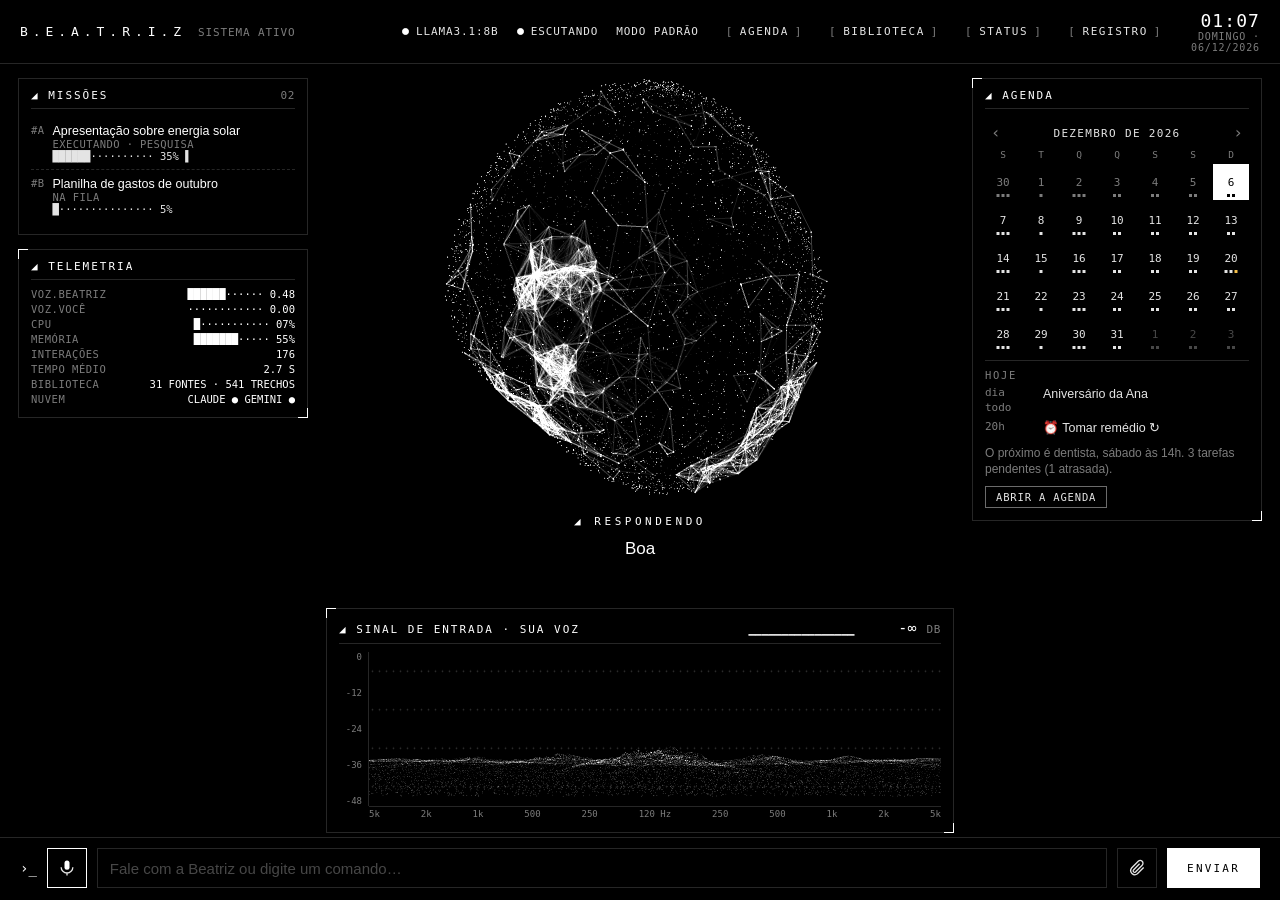
==== commit d169b825: "Biblioteca com fontes e só arquivos, e busca de arquivos pelo nome aproximado - biblioteca_fontes: t" ====
--- a/interface_web/index.html
+++ b/interface_web/index.html
@@ -137,28 +137,41 @@
   </div>
 </div>
 
-<!-- Biblioteca de fontes: organizar à mão. Arraste um arquivo para uma pasta da árvore para mover. -->
+<!-- Biblioteca: o que é fonte (a Beatriz lê), o que é só arquivo e o que chegou. Arraste arquivos para uma pasta ou área. -->
 <div class="fundo-modal" id="fundo-biblioteca" hidden>
-  <div class="janela-sistema janela-biblioteca" id="janela-biblioteca" role="dialog" aria-label="Biblioteca de fontes">
+  <div class="janela-sistema janela-biblioteca" id="janela-biblioteca" role="dialog" aria-label="Biblioteca">
     <div class="cabecalho-janela">◢ biblioteca<button class="fechar" data-fechar="biblioteca" aria-label="Fechar">×</button></div>
     <div class="biblio-barra">
-      <input id="bb-busca" placeholder="Buscar pelo nome…" autocomplete="off" aria-label="Buscar arquivo">
+      <input id="bb-busca" placeholder="Buscar pelo nome (não precisa ser exato)…" autocomplete="off" aria-label="Buscar arquivo">
       <button class="pequeno" id="bb-adicionar">+ adicionar arquivos</button>
       <button class="pequeno" id="bb-nova-pasta">+ nova pasta</button>
+      <button class="pequeno biblio-filtro" id="bb-repetidos" hidden title="Arquivos com o mesmo conteúdo em mais de um lugar">≡ repetidos</button>
       <span class="biblio-resumo" id="bb-resumo"></span>
     </div>
     <div class="biblio-corpo">
-      <ul class="biblio-arvore" id="bb-arvore" aria-label="Pastas"></ul>
+      <ul class="biblio-arvore" id="bb-arvore" aria-label="Áreas e pastas"></ul>
       <div class="biblio-arquivos">
-        <div class="biblio-titulo"><span id="bb-titulo"></span><button class="pequeno" id="bb-apagar-pasta" hidden>apagar pasta vazia</button></div>
+        <div class="biblio-titulo">
+          <span id="bb-titulo"></span><span class="biblio-explica" id="bb-explica"></span>
+          <button class="pequeno" id="bb-apagar-pasta" hidden>apagar pasta vazia</button>
+        </div>
+        <div class="biblio-selecao" id="bb-selecao" hidden>
+          <span id="bb-marcados"></span>
+          <button class="pequeno fonte" id="bb-lote-fonte" title="A Beatriz passa a ler (cada um vai para a pasta do mesmo assunto)">virar fonte</button>
+          <button class="pequeno" id="bb-lote-arquivo" title="Ficam guardados e ela acha pelo nome, mas não lê">só arquivo</button>
+          <select id="bb-lote-mover" title="Mover os marcados para uma pasta"></select>
+          <button class="pequeno perigo" id="bb-lote-apagar">apagar</button>
+          <button class="pequeno" id="bb-lote-limpar">desmarcar</button>
+        </div>
         <div class="biblio-rolagem">
           <table class="biblio-tabela">
-            <colgroup><col><col class="c-tamanho"><col class="c-data"><col class="c-estado"><col class="c-acoes"></colgroup>
-            <thead><tr><th>Nome</th><th>Tamanho</th><th>Modificado</th><th>Na biblioteca</th><th></th></tr></thead>
+            <colgroup><col class="c-marca"><col><col class="c-tamanho"><col class="c-data"><col class="c-estado"><col class="c-acoes"></colgroup>
+            <thead><tr><th><input type="checkbox" id="bb-todos" aria-label="Marcar todos" title="Marcar todos"></th><th>Nome</th><th>Tamanho</th><th>Modificado</th><th>Situação</th><th></th></tr></thead>
             <tbody id="bb-linhas"></tbody>
           </table>
         </div>
-        <p class="biblio-dica">Arraste um arquivo para uma pasta à esquerda para movê-lo. Apagar manda para a Lixeira do Windows.</p>
+        <p class="biblio-dica"><b>Fonte</b>: a Beatriz lê e usa nas respostas. <b>Só arquivo</b>: fica guardado e ela acha pelo nome (“abre o PDF de…”), mas não lê.
+          Arraste para uma pasta, ou para FONTES / SÓ ARQUIVOS (fica na pasta do mesmo assunto). Marque vários para mexer de uma vez.</p>
       </div>
     </div>
     <p class="agenda-resposta" id="bb-resposta" aria-live="polite"></p>
--- a/interface_web/estilo.css
+++ b/interface_web/estilo.css
@@ -423,15 +423,15 @@
 .biblio-tabela { width: 100%; border-collapse: collapse; table-layout: fixed; font-size: 13px; }
 .biblio-tabela .c-tamanho { width: 78px; }
 .biblio-tabela .c-data { width: 96px; }
-.biblio-tabela .c-estado { width: 128px; }
-.biblio-tabela .c-acoes { width: 390px; }
+.biblio-tabela .c-estado { width: 118px; }
+.biblio-tabela .c-acoes { width: 304px; }
 .biblio-tabela th {
   position: sticky; top: 0; z-index: 1; background: #000;
   text-align: left; font-weight: 400; padding: 6px 8px; font-family: var(--mono);
   letter-spacing: .12em; font-size: 10px; color: var(--suave); text-transform: uppercase; white-space: nowrap;
 }
 .biblio-tabela td { padding: 6px 8px; border-bottom: 1px dashed var(--linha); vertical-align: middle; color: var(--texto); }
-.biblio-tabela td:nth-child(2), .biblio-tabela td:nth-child(3) { font-family: var(--mono); color: var(--suave); font-size: 11px; }
+.biblio-tabela td:nth-child(3), .biblio-tabela td:nth-child(4) { font-family: var(--mono); color: var(--suave); font-size: 11px; }
 .biblio-tabela tbody tr { cursor: grab; }
 .biblio-tabela tbody tr:hover { background: rgba(255, 255, 255, .05); }
 .biblio-tabela tr.vazia td { color: var(--suave); text-align: center; padding: 26px; cursor: default; }
@@ -455,8 +455,56 @@
 .biblio-acoes .pequeno.perigo:hover { background: var(--vermelho); color: #000; }
 .biblio-mover { max-width: 120px; padding: 2px 4px; font-size: 11.5px; }
 .biblio-dica { margin: 8px 0 0; font-size: 11.5px; color: var(--suave); }
+.biblio-dica b { font-weight: 400; color: var(--texto); }
+/* áreas: fontes (a Beatriz lê), só arquivos (guardados) e recebidos (para triar) */
+.biblio-area {
+  display: flex; flex-direction: column; gap: 1px; padding: 9px 8px 6px; margin-top: 6px; border-top: 1px solid var(--linha);
+  border-left: 2px solid transparent; cursor: default;
+}
+.biblio-area:first-child { margin-top: 0; border-top: 0; }
+.biblio-area-nome { display: flex; align-items: baseline; gap: 6px; font-family: var(--mono); font-size: 10.5px; letter-spacing: .16em; text-transform: uppercase; color: var(--claro); }
+.biblio-area-nome::before { content: "◢"; }
+.biblio-area-nome b { margin-left: auto; font-weight: 400; color: var(--suave); letter-spacing: .04em; }
+.biblio-area-desc { font-size: 11px; color: var(--suave); padding-left: 16px; }
+.biblio-area.area-arquivos, .biblio-area.area-recebidos { cursor: pointer; }
+.biblio-area.area-arquivos:hover, .biblio-area.area-recebidos:hover { background: rgba(255, 255, 255, .06); }
+.biblio-area.ativa { background: rgba(255, 255, 255, .12); border-left-color: var(--claro); }
+.biblio-area.alvo { background: rgba(245, 192, 74, .14); border-left-color: var(--ouro); }
+.biblio-area.area-recebidos .biblio-area-nome { color: var(--ouro); }
+.biblio-titulo #bb-titulo { flex: none; }
+.biblio-explica { flex: 1; font-family: var(--sans); letter-spacing: 0; text-transform: none; font-size: 12px; color: var(--suave); }
+.biblio-tabela .c-marca { width: 30px; }
+.biblio-tabela th:first-child, .biblio-tabela td.c-marca { padding-left: 4px; padding-right: 0; }
+.biblio-tabela input[type="checkbox"] { accent-color: #fff; width: 14px; height: 14px; margin: 0; cursor: pointer; }
+.biblio-tabela tbody tr.marcada { background: rgba(255, 255, 255, .09); }
+.biblio-situacao { display: flex; flex-direction: column; align-items: flex-start; gap: 3px; }
+.biblio-tabela td.biblio-situacao { display: table-cell; }
+.biblio-area-selo {
+  display: inline-block; font-family: var(--mono); font-size: 9.5px; letter-spacing: .1em; text-transform: uppercase;
+  padding: 1px 6px; border: 1px solid var(--linha-forte); color: var(--suave);
+}
+.biblio-area-selo.fontes { background: var(--claro); border-color: var(--claro); color: #000; }
+.biblio-area-selo.recebidos { border-color: var(--ouro); color: var(--ouro); }
+.biblio-situacao .biblio-estado { display: block; margin-top: 3px; }
+.biblio-repetido {
+  flex: none; font-family: var(--mono); font-size: 9.5px; letter-spacing: .08em; text-transform: uppercase;
+  padding: 1px 5px; border: 1px dashed var(--ouro); color: var(--ouro); cursor: help;
+}
+.biblio-acoes .pequeno.fonte { background: var(--claro); border-color: var(--claro); color: #000; }
+.biblio-acoes .pequeno.fonte:hover { background: transparent; color: var(--claro); }
+.biblio-filtro.ativo { background: var(--ouro); border-color: var(--ouro); color: #000; }
+.biblio-filtro:not(.ativo) { border-color: var(--ouro); color: var(--ouro); }
+.biblio-selecao {
+  display: flex; align-items: center; flex-wrap: wrap; gap: 6px; padding: 7px 8px; margin-top: 8px;
+  border: 1px solid var(--linha-forte); background: rgba(255, 255, 255, .05);
+}
+.biblio-selecao[hidden] { display: none; }
+.biblio-selecao #bb-marcados { font-family: var(--mono); font-size: 10.5px; letter-spacing: .12em; text-transform: uppercase; color: var(--claro); margin-right: 6px; }
+.biblio-selecao .pequeno.fonte { background: var(--claro); border-color: var(--claro); color: #000; }
+.biblio-selecao .pequeno.perigo { border-color: rgba(255, 107, 107, .5); color: var(--vermelho); }
+.biblio-selecao select { font-size: 11.5px; padding: 3px 4px; }
 @media (max-width: 1320px) {
-  .biblio-corpo { grid-template-columns: 200px 1fr; }
+  .biblio-corpo { grid-template-columns: 210px 1fr; }
   .biblio-tabela .c-data { width: 86px; }
   .biblio-tabela .c-acoes { width: 236px; }
 }
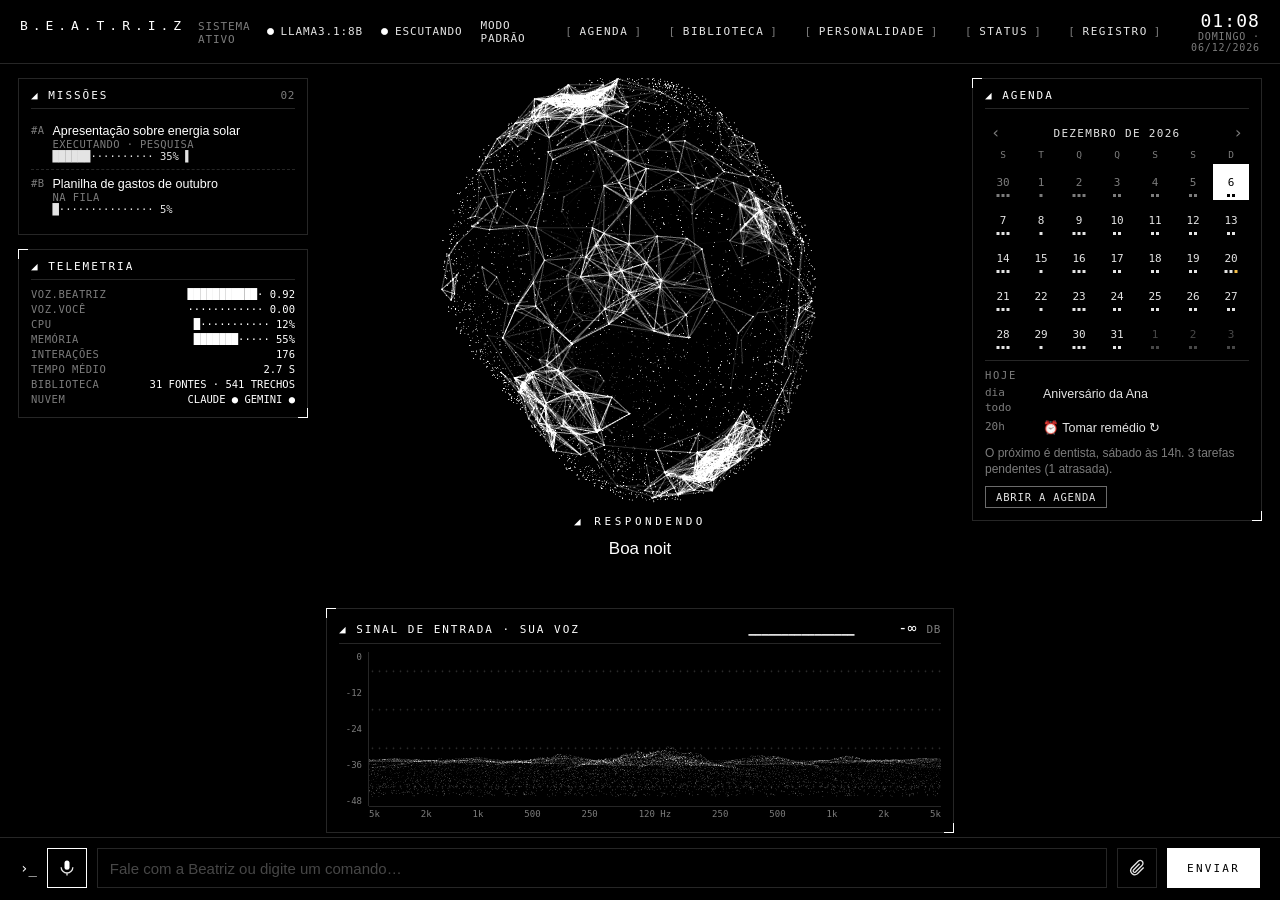
==== commit 43922aef: "Personalidade estilo K.A.R.E.N., editável no painel, e camadas aprendidas A personalidade sai do con" ====
--- a/interface_web/index.html
+++ b/interface_web/index.html
@@ -23,6 +23,7 @@
   <div class="acoes-topo">
     <button class="botao-sistema" id="btn-agenda">agenda</button>
     <button class="botao-sistema" id="btn-biblioteca">biblioteca</button>
+    <button class="botao-sistema" id="btn-personalidade">personalidade</button>
     <button class="botao-sistema" id="btn-status">status</button>
     <button class="botao-sistema" id="btn-registro">registro</button>
     <div class="relogio"><span id="hora">--:--</span><span id="data"></span></div>
@@ -178,6 +179,78 @@
   </div>
 </div>
 
+<!-- Personalidade: quem ela é, os exemplos de conversa e as frases prontas, para mudar sem mexer no código. -->
+<div class="fundo-modal" id="fundo-personalidade" hidden>
+  <div class="janela-sistema janela-personalidade" id="janela-personalidade" role="dialog" aria-label="Personalidade">
+    <div class="cabecalho-janela">◢ personalidade
+      <button class="ampliar" id="ps-ampliar" title="Ocupar a tela inteira (Ctrl+E)">ampliar</button>
+      <button class="fechar" data-fechar="personalidade" aria-label="Fechar">×</button>
+    </div>
+    <div class="ps-barra">
+      <button class="pequeno aba-ps ativo" data-aba="texto">quem ela é</button>
+      <button class="pequeno aba-ps" data-aba="exemplos">exemplos de conversa</button>
+      <button class="pequeno aba-ps" data-aba="frases">frases prontas</button>
+      <button class="pequeno aba-ps" data-aba="camadas" id="ps-aba-camadas">camadas</button>
+      <span class="ps-espaco"></span>
+      <span class="ps-estado" id="ps-estado"></span>
+    </div>
+    <div class="ps-corpo">
+      <div class="ps-editor">
+        <section class="ps-aba" data-aba="texto">
+          <p class="ps-explica">O prompt de sistema: vale para toda resposta da IA, no PC e na nuvem (Claude e Gemini).
+            Escreva como se falasse com ela: quem ela é, como age em cada situação, o que fazer e o que não fazer.</p>
+          <textarea id="ps-texto" spellcheck="true" aria-label="Quem ela é"></textarea>
+        </section>
+        <section class="ps-aba" data-aba="exemplos" hidden>
+          <p class="ps-explica">Uma conversa por linha, no formato <b>Pessoa: … Beatriz: …</b>. Na conversa por voz, a IA
+            copia o jeito desses exemplos (não as frases): eles pesam muito no tom.</p>
+          <textarea id="ps-exemplos" spellcheck="true" aria-label="Exemplos de conversa"></textarea>
+        </section>
+        <section class="ps-aba" data-aba="frases" hidden>
+          <p class="ps-explica">As falas que não passam pela IA. Uma por linha: ela sorteia e não repete a última.
+            Os campos entre chaves, como <b>{periodo}</b>, são trocados na hora.</p>
+          <div class="ps-frases" id="ps-frases"></div>
+        </section>
+        <section class="ps-aba" data-aba="camadas" hidden>
+          <p class="ps-explica">O que ela aprende convivendo com você: os seus pedidos diretos (<b>me chama de…</b>, <b>fala mais curto</b>)
+            e o que a IA do PC percebe nas conversas. Valem na hora, por cima do texto, sem precisar salvar. Para a nuvem vão só
+            as de <b>como falar</b>; hábitos, gostos e piadas ficam no PC.</p>
+          <div class="cm-barra">
+            <label class="cm-chave"><input type="checkbox" id="cm-aprender"> aprender sozinha durante as conversas</label>
+            <button class="pequeno" id="cm-aprender-agora" title="Lê as últimas conversas agora, pela IA do PC">aprender agora</button>
+            <span class="ps-espaco"></span>
+            <span class="cm-resumo" id="cm-resumo"></span>
+          </div>
+          <div class="cm-nova">
+            <select id="cm-tipo" aria-label="Tipo da camada"></select>
+            <input id="cm-texto" placeholder="Nova camada… ex.: Quando eu disser que estou cansado, sugira uma pausa curta." autocomplete="off" aria-label="Nova camada">
+            <button class="pequeno" id="cm-adicionar">+ adicionar</button>
+          </div>
+          <ul class="cm-lista" id="cm-lista"></ul>
+        </section>
+        <p class="ps-contagem" id="ps-contagem"></p>
+      </div>
+      <aside class="ps-lado">
+        <div class="agenda-secao">TESTAR</div>
+        <p class="ps-dica">Mande uma frase e veja como ela responde com o texto e os exemplos da tela, mesmo sem salvar
+          (pela IA local, como na conversa por voz).</p>
+        <input id="ps-pergunta" placeholder="ex.: vou arrumar minhas pastas antes de estudar" autocomplete="off" aria-label="Frase para testar">
+        <button class="pequeno" id="ps-testar">testar</button>
+        <div class="ps-resposta" id="ps-resposta" aria-live="polite"></div>
+        <div class="agenda-secao">VERSÕES</div>
+        <p class="ps-dica" id="ps-versao"></p>
+        <button class="pequeno" id="ps-anterior">recuperar a versão anterior</button>
+        <button class="pequeno perigo" id="ps-padrao">voltar ao padrão</button>
+      </aside>
+    </div>
+    <div class="ps-acoes">
+      <button class="pequeno principal" id="ps-salvar" title="Ctrl+S">salvar</button>
+      <button class="pequeno" id="ps-desfazer">desfazer alterações</button>
+      <span class="agenda-resposta" id="ps-mensagem" aria-live="polite"></span>
+    </div>
+  </div>
+</div>
+
 <footer class="comando">
   <span class="prompt" aria-hidden="true">›_</span>
   <button class="mic ativo" id="btn-mic" title="Microfone ligado (clique para pausar)" aria-label="Microfone">
--- a/interface_web/estilo.css
+++ b/interface_web/estilo.css
@@ -509,6 +509,104 @@
   .biblio-tabela .c-acoes { width: 236px; }
 }
 
+/* ---------------------------------------------------------------- personalidade (janela) */
+/* Fundo preto sólido: é um editor de texto, e o painel atrás atrapalharia a leitura. */
+.janela-personalidade { width: min(1180px, 94vw); height: min(760px, 90vh); display: flex; flex-direction: column; user-select: text; background: #000; }
+.janela-personalidade.ampliada { position: fixed; inset: 0; width: 100vw; height: 100vh; border: 0; animation: none; }
+.cabecalho-janela .ampliar {
+  position: absolute; right: 30px; top: 50%; transform: translateY(-50%);
+  background: none; border: 1px solid rgba(0, 0, 0, .35); color: #000; padding: 0 6px;
+  font-family: var(--mono); font-size: 9.5px; letter-spacing: .16em; text-transform: uppercase; line-height: 15px;
+}
+.cabecalho-janela .ampliar:hover { background: #000; color: var(--claro); }
+.ps-barra { display: flex; align-items: center; gap: 6px; margin-bottom: 10px; }
+.ps-espaco { flex: 1; }
+.aba-ps.ativo { background: var(--claro); color: #000; border-color: var(--claro); }
+.ps-estado { font-family: var(--mono); font-size: 10.5px; letter-spacing: .12em; text-transform: uppercase; color: var(--suave); }
+.ps-estado.mudou { color: var(--ouro); }
+.ps-corpo { display: grid; grid-template-columns: minmax(0, 1fr) 300px; gap: 18px; flex: 1; min-height: 0; }
+.ps-editor { display: flex; flex-direction: column; min-height: 0; }
+.ps-aba { display: flex; flex-direction: column; flex: 1; min-height: 0; }
+.ps-aba[hidden] { display: none; }
+.ps-explica { margin: 0 0 8px; font-size: 12.5px; line-height: 1.5; color: var(--suave); }
+.ps-explica b { color: var(--texto); font-weight: 400; font-family: var(--mono); font-size: 11.5px; }
+.janela-personalidade textarea {
+  width: 100%; flex: 1; min-height: 0; resize: none; outline: none; user-select: text;
+  background: transparent; color: var(--texto); border: 1px solid var(--linha-forte); padding: 12px 14px;
+  font: inherit; font-size: 14px; line-height: 1.65; tab-size: 2;
+  scrollbar-width: thin; scrollbar-color: #333 transparent;
+}
+.janela-personalidade textarea:focus { border-color: var(--claro); }
+.janela-personalidade.ampliada textarea { font-size: 15px; }
+.ps-contagem { margin: 6px 0 0; font-family: var(--mono); font-size: 10.5px; letter-spacing: .08em; color: var(--apagado); text-align: right; }
+.ps-frases {
+  flex: 1; min-height: 0; overflow-y: auto; padding-right: 4px; display: grid; gap: 10px; align-content: start;
+  grid-template-columns: repeat(auto-fill, minmax(320px, 1fr)); scrollbar-width: thin; scrollbar-color: #333 transparent;
+}
+.ps-frase { border: 1px solid var(--linha); padding: 8px 10px 10px; display: flex; flex-direction: column; gap: 5px; }
+.ps-frase header { display: flex; justify-content: space-between; align-items: center; gap: 8px; }
+.ps-frase b { font-family: var(--mono); font-weight: 400; font-size: 11px; letter-spacing: .16em; text-transform: uppercase; color: var(--cor); }
+.ps-frase small { font-size: 11.5px; line-height: 1.4; color: var(--suave); }
+.ps-frase .pequeno { padding: 2px 7px; font-size: 9.5px; }
+.janela-personalidade .ps-frase textarea { flex: none; min-height: 72px; resize: vertical; padding: 6px 8px; font-size: 13px; line-height: 1.55; }
+.ps-lado { display: flex; flex-direction: column; gap: 8px; min-height: 0; overflow-y: auto; border-left: 1px solid var(--linha); padding-left: 18px; }
+.ps-lado .pequeno { align-self: flex-start; }
+.ps-lado .pequeno.perigo { border-color: rgba(255, 107, 107, .5); color: var(--vermelho); }
+.ps-lado .pequeno.perigo:hover { background: var(--vermelho); color: #000; }
+.ps-dica { margin: 0; font-size: 12px; line-height: 1.5; color: var(--suave); }
+.ps-lado input {
+  width: 100%; padding: 7px 10px; outline: none; user-select: text;
+  background: transparent; color: var(--texto); font: inherit; font-size: 13px; border: 1px solid var(--linha-forte);
+}
+.ps-lado input:focus { border-color: var(--claro); }
+.ps-lado input::placeholder { color: var(--apagado); }
+.ps-resposta { min-height: 92px; border-left: 1px solid var(--cor); padding: 4px 0 4px 10px; font-size: 13.5px; line-height: 1.55; color: var(--claro); }
+.ps-resposta:empty { border-left-color: var(--linha); }
+.ps-resposta.pensando { color: var(--suave); font-family: var(--mono); font-size: 11px; letter-spacing: .14em; text-transform: uppercase; animation: piscar 1.4s ease-in-out infinite; }
+.ps-resposta small { display: block; margin-top: 6px; font-family: var(--mono); font-size: 10px; letter-spacing: .08em; color: var(--suave); }
+.ps-resposta .erro, #ps-mensagem.erro { color: var(--vermelho); }
+.ps-acoes { display: flex; align-items: center; gap: 8px; margin-top: 12px; padding-top: 12px; border-top: 1px solid var(--linha); }
+.ps-acoes .agenda-resposta { margin: 0 0 0 8px; }
+.pequeno.principal { background: var(--claro); border-color: var(--claro); color: #000; }
+.pequeno.principal:hover { background: transparent; color: var(--claro); }
+.janela-personalidade .pequeno:disabled { opacity: .35; cursor: default; }
+.janela-personalidade .pequeno.principal:disabled { background: transparent; color: var(--texto); border-color: var(--linha-forte); }
+/* Camadas (aba da janela de personalidade) */
+.cm-barra, .cm-nova { display: flex; align-items: center; gap: 8px; margin-bottom: 10px; }
+.cm-chave { display: inline-flex; align-items: center; gap: 7px; font-family: var(--mono); font-size: 10.5px; letter-spacing: .1em; text-transform: uppercase; color: var(--texto); cursor: pointer; }
+.cm-chave input, .cm-ativa input { accent-color: #fff; width: 14px; height: 14px; margin: 0; cursor: pointer; }
+.cm-resumo { font-family: var(--mono); font-size: 10.5px; letter-spacing: .08em; color: var(--suave); }
+.cm-nova select { max-width: 150px; }
+.cm-nova input, .cm-texto {
+  flex: 1; min-width: 0; padding: 6px 9px; outline: none; user-select: text;
+  background: transparent; color: var(--texto); font: inherit; font-size: 13px; border: 1px solid var(--linha-forte);
+}
+.cm-nova input:focus, .cm-texto:focus { border-color: var(--claro); }
+.cm-nova input::placeholder { color: var(--apagado); }
+.cm-lista { list-style: none; margin: 0; padding: 0 4px 0 0; flex: 1; min-height: 0; overflow-y: auto; display: flex; flex-direction: column; gap: 8px;
+            scrollbar-width: thin; scrollbar-color: #333 transparent; }
+.cm-camada { border: 1px solid var(--linha); border-left: 2px solid var(--claro); padding: 7px 8px 7px 10px; display: flex; flex-direction: column; gap: 4px; }
+.cm-camada.fixada { border-left-color: var(--cor); background: rgba(255, 255, 255, .04); }
+.cm-camada.desligada { border-left-color: var(--apagado); opacity: .55; }
+.cm-topo { display: flex; align-items: center; gap: 8px; }
+.janela-personalidade textarea.cm-texto { flex: 1; border-color: transparent; padding: 3px 6px; font-size: 13.5px; line-height: 1.45;
+  resize: none; overflow: hidden; min-height: 0; }
+.janela-personalidade textarea.cm-texto:hover { border-color: var(--linha); }
+.janela-personalidade textarea.cm-texto:focus { border-color: var(--claro); }
+.cm-selo { flex: none; width: 104px; font-family: var(--mono); font-size: 9.5px; letter-spacing: .12em; text-transform: uppercase; color: var(--suave); }
+.cm-selo.tipo-estilo { color: var(--claro); }
+.cm-ativa { display: inline-flex; align-items: center; gap: 5px; font-family: var(--mono); font-size: 9.5px; letter-spacing: .1em; text-transform: uppercase; color: var(--suave); cursor: pointer; }
+.cm-camada .pequeno { padding: 2px 7px; font-size: 9.5px; }
+.cm-camada .pequeno.ativo { background: var(--cor); border-color: var(--cor); color: #000; }
+.cm-camada .tirar { background: none; border: 0; color: var(--suave); font-size: 16px; line-height: 1; padding: 0 2px; }
+.cm-camada .tirar:hover { color: var(--vermelho); }
+.cm-meta { margin-left: 112px; font-family: var(--mono); font-size: 10px; letter-spacing: .04em; color: var(--suave); }
+.cm-evidencia { margin-left: 112px; font-size: 11.5px; color: var(--apagado); font-style: italic; overflow: hidden; text-overflow: ellipsis; white-space: nowrap; }
+.cm-vazia { color: var(--suave); font-size: 13px; padding: 14px 4px; }
+@media (max-width: 1100px) {
+  .ps-corpo { grid-template-columns: minmax(0, 1fr) 240px; }
+}
+
 /* ---------------------------------------------------------------- barra de comando */
 .comando {
   position: relative; z-index: 6; display: flex; align-items: center; gap: 10px;
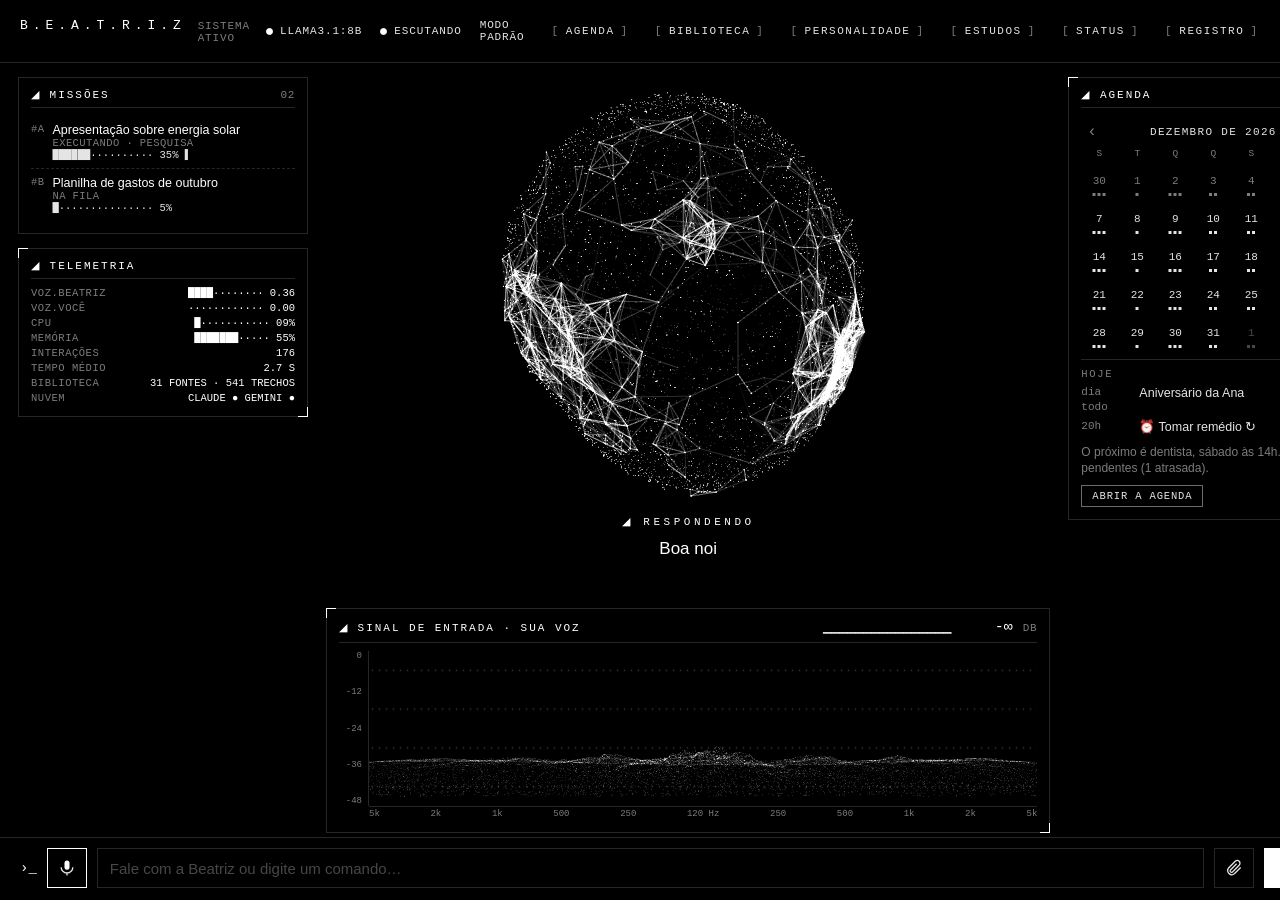
==== commit 10a373c9: "Estudos e peças: o Claude e o Gemini na conversa, a janela de estudos e as peças processuais - conve" ====
--- a/interface_web/index.html
+++ b/interface_web/index.html
@@ -24,6 +24,7 @@
     <button class="botao-sistema" id="btn-agenda">agenda</button>
     <button class="botao-sistema" id="btn-biblioteca">biblioteca</button>
     <button class="botao-sistema" id="btn-personalidade">personalidade</button>
+    <button class="botao-sistema" id="btn-estudos">estudos</button>
     <button class="botao-sistema" id="btn-status">status</button>
     <button class="botao-sistema" id="btn-registro">registro</button>
     <div class="relogio"><span id="hora">--:--</span><span id="data"></span></div>
@@ -251,6 +252,102 @@
   </div>
 </div>
 
+<div class="fundo-modal" id="fundo-estudos" hidden>
+  <div class="janela-sistema janela-estudos" id="janela-estudos" role="dialog" aria-label="Estudos">
+    <div class="cabecalho-janela">◢ estudos: como saem os resumos, as fichas e as peças
+      <button class="fechar" data-fechar="estudos" aria-label="Fechar">×</button>
+    </div>
+    <div class="ps-barra">
+      <button class="pequeno aba-es ativo" data-aba="jeito">jeito do resumo</button>
+      <button class="pequeno aba-es" data-aba="fotos">fotos de exemplo</button>
+      <button class="pequeno aba-es" data-aba="pecas">peças processuais</button>
+      <span class="ps-espaco"></span>
+      <span class="ps-estado" id="es-estado"></span>
+    </div>
+    <div class="es-corpo">
+      <div class="es-editor">
+        <section class="es-aba" data-aba="jeito">
+          <p class="ps-explica">Vale para as próximas fichas, resumos da matéria e aulas. O que você disser no pedido
+            (<b>em Word</b>, <b>com 20 flashcards</b>, <b>pelo Gemini</b>) vale mais que o daqui.</p>
+          <div class="es-grade" id="es-opcoes"></div>
+          <div class="es-linha">
+            <span class="es-rotulo">o que entra</span>
+            <div class="es-partes" id="es-partes"></div>
+          </div>
+          <div class="es-linha">
+            <span class="es-rotulo">instruções</span>
+            <textarea id="es-instrucoes" rows="3" spellcheck="true" aria-label="Instruções livres"
+              placeholder="ex.: sempre com um esquema no começo de cada tópico; nada de latim sem traduzir"></textarea>
+          </div>
+        </section>
+        <section class="es-aba" data-aba="fotos" hidden>
+          <p class="ps-explica">Fotos de resumos de que você gosta (do caderno, de um livro, de uma tela). A IA olha o
+            <b>estilo</b> (organização, tamanho das frases, caixas, cores) e monta um guia que entra nas próximas fichas.
+            As fotos vão <b>só para o Claude</b>, nunca para o Gemini; sem ele, o modelo de visão do PC olha.</p>
+          <div class="es-fotos" id="es-fotos"></div>
+          <div class="es-botoes">
+            <button class="pequeno" id="es-foto-adicionar">+ adicionar fotos</button>
+            <button class="pequeno principal" id="es-guia-montar">montar o guia com o Claude</button>
+            <span class="cm-resumo" id="es-fotos-conta"></span>
+          </div>
+          <div class="es-linha es-guia">
+            <span class="es-rotulo">guia de estilo</span>
+            <textarea id="es-guia" rows="9" spellcheck="true" aria-label="Guia de estilo"
+              placeholder="Monte o guia a partir das fotos, ou escreva aqui como você quer os resumos."></textarea>
+            <div class="es-botoes">
+              <label class="cm-chave"><input type="checkbox" id="es-usar-guia"> usar o guia nos próximos resumos</label>
+              <span class="es-cores-guia" id="es-cores-guia"></span>
+              <span class="ps-espaco"></span>
+              <span class="cm-resumo" id="es-guia-quem"></span>
+            </div>
+          </div>
+        </section>
+        <section class="es-aba" data-aba="pecas" hidden>
+          <p class="ps-explica">Para pedir: <b>faz uma petição inicial de…</b>, <b>redige uma contestação…</b>, <b>faz a peça desse
+            caso</b> (logo depois de mandar a foto ou o PDF do caso). Os fatos vão para o Claude (o Gemini fica de reserva); os
+            artigos citados são conferidos no vade-mécum do PC.</p>
+          <div class="es-grade" id="es-pecas"></div>
+          <div class="es-linha">
+            <span class="es-rotulo">advogado</span>
+            <div class="es-campos">
+              <input id="es-advogado" placeholder="nome (vazio: “Advogado…”)" autocomplete="off" aria-label="Nome do advogado">
+              <input id="es-oab" placeholder="OAB/UF nº" autocomplete="off" aria-label="Número da OAB">
+              <input id="es-cidade" placeholder="cidade (vazio: “Local…”)" autocomplete="off" aria-label="Cidade">
+            </div>
+          </div>
+          <div class="es-linha">
+            <span class="es-rotulo">instruções</span>
+            <textarea id="es-pecas-instrucoes" rows="3" spellcheck="true" aria-label="Instruções das peças"
+              placeholder="ex.: pedidos sempre em alíneas; citar a doutrina só quando ajudar"></textarea>
+          </div>
+          <div class="es-nova-peca">
+            <div class="agenda-secao">NOVA PEÇA</div>
+            <div class="es-campos">
+              <select id="es-peca-tipo" aria-label="Tipo de peça"></select>
+              <button class="pequeno" id="es-peca-arquivos" title="A foto ou o PDF do caso (enunciado, documentos)">+ arquivos do caso</button>
+              <span class="cm-resumo" id="es-peca-arquivos-nomes"></span>
+            </div>
+            <textarea id="es-peca-fatos" rows="5" spellcheck="true" aria-label="Fatos do caso"
+              placeholder="Os fatos do caso: quem é quem, o que aconteceu, datas, valores e o que se quer pedir."></textarea>
+            <div class="es-botoes"><button class="pequeno principal" id="es-peca-redigir">redigir a peça</button></div>
+          </div>
+        </section>
+      </div>
+      <aside class="es-lado">
+        <div class="agenda-secao">PRÉVIA</div>
+        <div class="es-folha" id="es-folha" aria-hidden="true"></div>
+        <p class="ps-dica" id="es-folha-legenda"></p>
+      </aside>
+    </div>
+    <div class="ps-acoes">
+      <button class="pequeno principal" id="es-salvar" title="Ctrl+S">salvar</button>
+      <button class="pequeno" id="es-desfazer">desfazer alterações</button>
+      <button class="pequeno perigo" id="es-padrao">voltar ao padrão</button>
+      <span class="agenda-resposta" id="es-mensagem" aria-live="polite"></span>
+    </div>
+  </div>
+</div>
+
 <footer class="comando">
   <span class="prompt" aria-hidden="true">›_</span>
   <button class="mic ativo" id="btn-mic" title="Microfone ligado (clique para pausar)" aria-label="Microfone">
@@ -264,6 +361,7 @@
 </footer>
 
 <script src="app.js"></script>
+<script src="estudos.js"></script>
 <script type="module" src="painel_visual.js"></script>
 </body>
 </html>
--- a/interface_web/estilo.css
+++ b/interface_web/estilo.css
@@ -645,3 +645,98 @@
 @media (prefers-reduced-motion: reduce) {
   *, *::before, *::after { animation-duration: .01ms !important; animation-iteration-count: 1 !important; transition-duration: .01ms !important; }
 }
+
+/* ---------------------------------------------------------------- janela de estudos (preferencias_estudo.py) */
+.janela-estudos { width: min(1220px, 95vw); height: min(800px, 92vh); display: flex; flex-direction: column; user-select: text; background: #000; }
+.es-corpo { display: grid; grid-template-columns: minmax(0, 1fr) 330px; gap: 20px; flex: 1; min-height: 0; }
+.janela-estudos.sem-previa .es-corpo { grid-template-columns: minmax(0, 1fr); }
+.janela-estudos.sem-previa .es-lado { display: none; }
+.es-editor { min-height: 0; overflow-y: auto; padding-right: 6px; scrollbar-width: thin; scrollbar-color: #333 transparent; }
+.es-aba[hidden] { display: none; }
+.es-grade { display: flex; flex-direction: column; }
+.es-linha { display: grid; grid-template-columns: 118px minmax(0, 1fr); column-gap: 14px; row-gap: 3px; padding: 8px 0;
+            border-bottom: 1px solid rgba(255, 255, 255, .07); align-items: start; }
+.es-linha > .es-explica, .es-linha > .es-botoes { grid-column: 2; }
+.es-rotulo { padding-top: 6px; font-family: var(--mono); font-size: 10px; letter-spacing: .16em; text-transform: uppercase; color: var(--suave); }
+.es-opcoes, .es-partes { display: flex; flex-wrap: wrap; gap: 5px; }
+.es-opcao, .es-parte {
+  padding: 5px 11px; background: transparent; color: var(--texto); border: 1px solid var(--linha-forte);
+  font-family: var(--mono); font-size: 10.5px; letter-spacing: .08em; text-transform: uppercase;
+}
+.es-opcao:hover, .es-parte:hover { border-color: var(--claro); color: var(--claro); }
+.es-opcao.ativo { background: var(--cor); border-color: var(--cor); color: #000; }
+.es-opcao:disabled { opacity: .3; cursor: default; }
+.es-parte::before { content: "○ "; color: var(--apagado); }
+.es-parte.ativo { border-color: var(--claro); color: var(--claro); }
+.es-parte.ativo::before { content: "● "; color: var(--cor); }
+.es-cores .es-opcao { display: inline-flex; align-items: center; gap: 7px; text-transform: none; letter-spacing: .02em; font-family: var(--sans); font-size: 12px; }
+.es-amostra { display: inline-flex; border: 1px solid rgba(255, 255, 255, .5); }
+.es-amostra i { width: 11px; height: 14px; display: block; }
+.es-explica { min-height: 1.3em; font-size: 11.5px; line-height: 1.45; color: var(--suave); }
+.es-banca, .es-campos input, .es-campos select {
+  padding: 5px 9px; outline: none; background: transparent; color: var(--texto); font: inherit; font-size: 12.5px; border: 1px solid var(--linha-forte);
+}
+.es-banca { width: 190px; }
+.es-banca:focus, .es-campos input:focus { border-color: var(--claro); }
+.es-banca::placeholder, .es-campos input::placeholder, .janela-estudos textarea::placeholder { color: var(--apagado); }
+.es-campos { display: flex; flex-wrap: wrap; gap: 6px; align-items: center; }
+.es-campos input { flex: 1; min-width: 150px; }
+.es-campos select { background: #000; max-width: 320px; }
+.janela-estudos textarea {
+  width: 100%; resize: vertical; padding: 8px 10px; outline: none; user-select: text;
+  background: transparent; color: var(--texto); font: inherit; font-size: 13px; line-height: 1.55; border: 1px solid var(--linha-forte);
+}
+.janela-estudos textarea:focus { border-color: var(--claro); }
+.es-botoes { display: flex; flex-wrap: wrap; align-items: center; gap: 8px; margin: 10px 0 4px; }
+.janela-estudos .pequeno:disabled { opacity: .35; cursor: default; }
+.janela-estudos .pequeno.principal:disabled { background: transparent; color: var(--texto); border-color: var(--linha-forte); }
+.janela-estudos .pequeno.perigo { border-color: rgba(255, 107, 107, .5); color: var(--vermelho); }
+.janela-estudos .pequeno.perigo:hover { background: var(--vermelho); color: #000; }
+#es-mensagem.erro { color: var(--vermelho); }
+.es-guia { grid-template-columns: 118px minmax(0, 1fr); }
+.es-cores-guia { display: inline-flex; gap: 3px; }
+.es-cores-guia i { width: 14px; height: 14px; display: block; border: 1px solid rgba(255, 255, 255, .5); }
+.es-nova-peca { margin-top: 14px; padding: 12px 14px; border: 1px solid var(--linha); display: flex; flex-direction: column; gap: 8px; }
+/* Fotos de exemplo */
+.es-fotos { display: grid; grid-template-columns: repeat(auto-fill, minmax(118px, 1fr)); gap: 10px; }
+.es-foto { position: relative; margin: 0; border: 1px solid var(--linha); background: #0b0b0b; }
+.es-foto img { display: block; width: 100%; height: 150px; object-fit: cover; }
+.es-foto figcaption { padding: 4px 6px; font-size: 10.5px; color: var(--suave); white-space: nowrap; overflow: hidden; text-overflow: ellipsis; }
+.es-foto-apagar { position: absolute; top: 4px; right: 4px; width: 22px; height: 22px; line-height: 18px; padding: 0;
+                  background: rgba(0, 0, 0, .75); border: 1px solid var(--linha-forte); color: var(--claro); }
+.es-foto-apagar:hover { background: var(--vermelho); color: #000; }
+.es-vazio { grid-column: 1 / -1; margin: 6px 0; padding: 22px; border: 1px dashed var(--linha-forte); text-align: center; font-size: 12.5px; color: var(--suave); }
+/* Prévia da folha: um pedaço de página, nas cores e com as partes escolhidas */
+.es-lado { display: flex; flex-direction: column; gap: 8px; min-height: 0; overflow-y: auto; border-left: 1px solid var(--linha); padding-left: 18px; }
+.es-folha { background: #fff; color: #1f2937; padding: 12px 13px 10px; font-family: var(--sans); font-size: 8.5px; line-height: 1.35;
+            display: flex; flex-direction: column; gap: 5px; box-shadow: 0 0 0 1px rgba(255, 255, 255, .2); user-select: none; }
+.es-folha.grande { font-size: 9.8px; }
+.ef-topo { padding: 8px 9px; display: flex; flex-direction: column; gap: 1px; }
+.ef-topo strong { color: #fff; font-size: 1.55em; }
+.ef-topo span { font-size: .9em; }
+.ef-caixa { border-left: 3px solid; padding: 4px 7px; display: flex; flex-direction: column; gap: 3px; }
+.ef-caixa b { font-size: .78em; letter-spacing: .1em; }
+.ef-caixa p { margin: 0; }
+.ef-regra { font-weight: 700; }
+.ef-linha { display: block; height: 4px; background: #d1d5db; width: 100%; }
+.ef-linha.curta { width: 72%; }
+.ef-linha.com-marcador { width: 86%; margin-left: 7px; position: relative; }
+.ef-linha.com-marcador::before { content: ""; position: absolute; left: -6px; top: 0; width: 3px; height: 4px; background: #9ca3af; }
+.ef-texto { display: flex; flex-direction: column; gap: 3px; }
+.ef-mapa { display: flex; flex-direction: column; gap: 2px; }
+.ef-mapa-cab { font-size: .85em; font-weight: 700; letter-spacing: .08em; border-bottom: 1.5px solid; padding-bottom: 1px; }
+.ef-mapa-linha { display: flex; justify-content: space-between; border-bottom: 1px solid #e5e7eb; padding: 1px 0; }
+.ef-mapa-linha em, .ef-rodape em { font-style: normal; color: #fff; font-size: .78em; font-weight: 700; padding: 0 4px; }
+.ef-h2 { margin-top: 3px; font-weight: 700; font-size: 1.2em; border-bottom: 1.5px solid; padding-bottom: 2px; }
+.ef-h2 span { color: #fff; padding: 0 4px; }
+.ef-cai { margin: 0; }
+.ef-lei mark { font-weight: 700; color: inherit; }
+.ef-lei mark.sem { background: none; }
+.ef-rodape { display: flex; align-items: center; gap: 4px; margin-top: 3px; padding-top: 5px; border-top: 1px solid #e5e7eb; color: #64748b; }
+.ef-rodape span { flex: 1; }
+.es-livres { grid-column: 2; display: flex; flex-direction: column; gap: 6px; margin-top: 6px; padding: 8px 10px; border: 1px solid var(--linha); }
+.es-livres[hidden] { display: none; }
+.es-cores-linha { display: flex; flex-wrap: wrap; align-items: center; gap: 6px 12px; }
+.es-cor { display: inline-flex; align-items: center; gap: 6px; font-family: var(--mono); font-size: 10px; letter-spacing: .08em; text-transform: uppercase; color: var(--texto); cursor: pointer; }
+.es-cor input { width: 26px; height: 20px; padding: 0; border: 1px solid var(--linha-forte); background: none; cursor: pointer; }
+.es-livres .pequeno { padding: 2px 8px; font-size: 9.5px; }
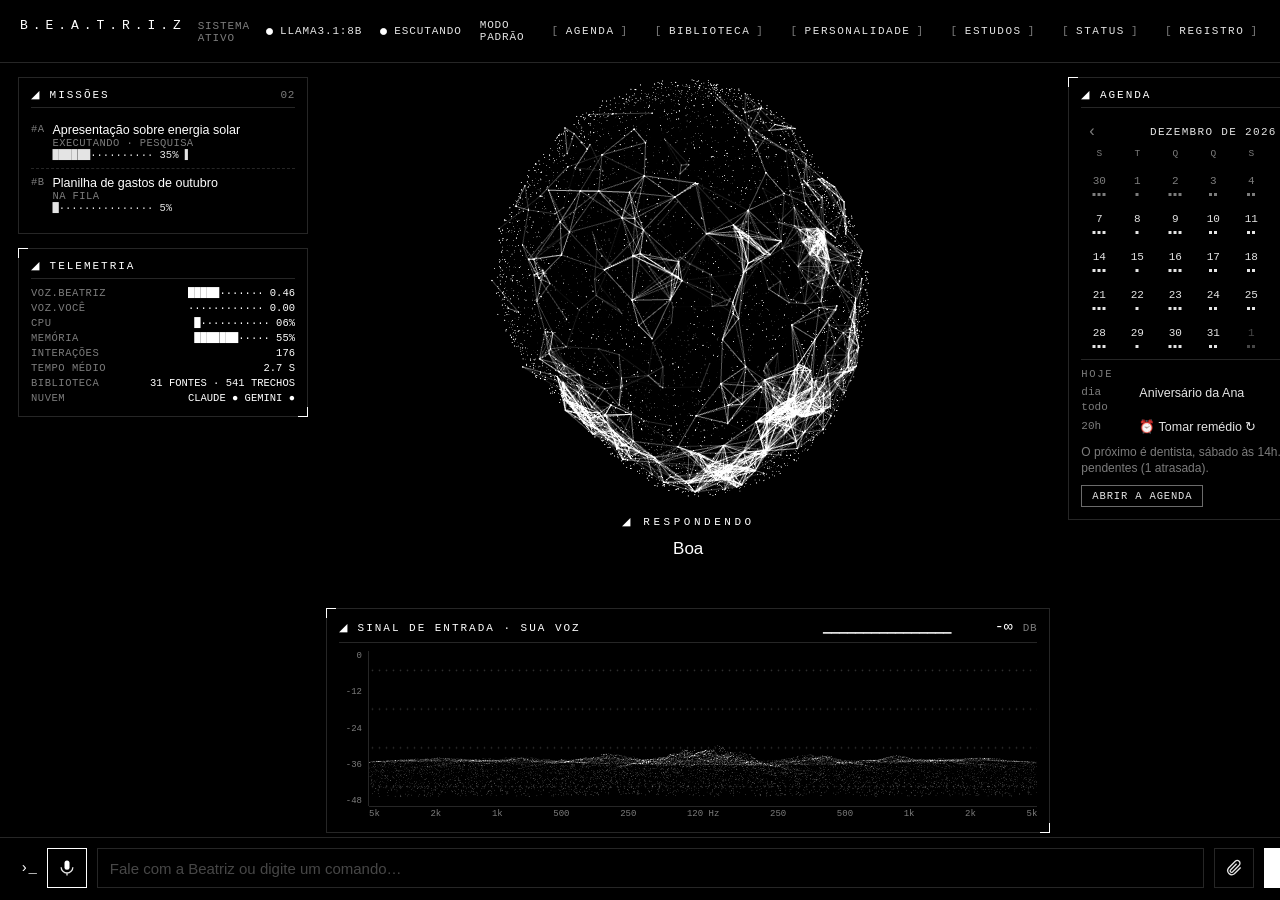
==== commit 12fedbe4: "Criações pelo Claude: imagens em SVG e modelos 3D no centro do painel "Cria uma imagem de…" vira um " ====
--- a/interface_web/index.html
+++ b/interface_web/index.html
@@ -6,7 +6,7 @@
 <title>Beatriz</title>
 <link rel="stylesheet" href="estilo.css">
 <script type="importmap">
-{ "imports": { "three": "./vendor/three/build/three.module.min.js" } }
+{ "imports": { "three": "./vendor/three/build/three.module.min.js", "three/addons/": "./vendor/three/examples/jsm/" } }
 </script>
 </head>
 <body data-estado="repouso">
@@ -55,7 +55,21 @@
 
   <section class="centro">
     <div class="esfera" id="esfera" aria-hidden="true"></div>
-    <div class="rotulo-estado"><span class="marca-estado">◢</span> <span id="rotulo-estado">em espera</span></div>
+    <!-- Imagem ou modelo 3D feito pelo Claude (criacao_visual.py): fica no lugar da esfera até fechar. -->
+    <section class="quadro criacao" id="criacao" aria-label="Criação" hidden>
+      <div class="titulo-quadro">
+        <span>◢ <span id="criacao-formato">imagem</span> · <span id="criacao-nome" class="criacao-nome"></span></span>
+        <span class="criacao-acoes">
+          <span class="conta" id="criacao-ia"></span>
+          <button class="pequeno" id="criacao-abrir">abrir o arquivo</button>
+          <button class="pequeno" id="criacao-fechar" aria-label="Fechar e voltar à esfera">× esfera</button>
+        </span>
+      </div>
+      <div class="criacao-palco" id="criacao-palco"></div>
+      <div class="criacao-dica" id="criacao-dica"></div>
+    </section>
+    <div class="rotulo-estado"><span class="marca-estado">◢</span> <span id="rotulo-estado">em espera</span>
+      <span class="criacao-andamento" id="criacao-andamento" hidden>· criando <span id="criacao-andamento-texto"></span></span></div>
     <div class="legendas" aria-live="polite">
       <p class="legenda voce" id="legenda-voce"></p>
       <p class="legenda beatriz" id="legenda-beatriz"></p>
--- a/interface_web/estilo.css
+++ b/interface_web/estilo.css
@@ -131,6 +131,30 @@
 }
 body[data-estado="pensando"] .rotulo-estado .marca-estado,
 body[data-estado="ouvindo"] .rotulo-estado .marca-estado { animation: piscar .8s steps(2) infinite; }
+/* A criação do Claude (imagem ou modelo 3D) no lugar da esfera, até fechar. */
+body[data-criacao] .esfera { display: none; }
+.criacao { flex: 1 1 0; min-height: 200px; width: min(1040px, 100%); display: flex; flex-direction: column; margin: 6px 0 10px;
+           animation: aparecer-criacao .7s ease-out; }
+.criacao[hidden] { display: none; }
+.criacao .titulo-quadro { align-items: center; }
+.criacao-nome { color: var(--claro); letter-spacing: .1em; }
+.criacao-acoes { display: flex; align-items: center; gap: 8px; }
+.criacao-acoes .pequeno { padding: 2px 9px; font-size: 9.5px; }
+.criacao-palco { position: relative; flex: 1; min-height: 0; display: flex; align-items: center; justify-content: center; }
+.criacao-palco img { max-width: 100%; max-height: 100%; object-fit: contain; display: block; user-select: none; -webkit-user-drag: none; }
+.criacao-dica { font-family: var(--mono); font-size: 10px; letter-spacing: .14em; text-transform: uppercase; color: var(--suave);
+                text-align: center; padding-top: 6px; min-height: 16px; }
+.criacao-palco.carregando::after {
+  content: "montando…"; font-family: var(--mono); font-size: 11px; letter-spacing: .3em; text-transform: uppercase; color: var(--suave);
+}
+body[data-estado="falando"] .criacao { box-shadow: 0 0 0 1px var(--linha-forte); }
+.criacao-andamento { color: var(--suave); letter-spacing: .2em; }
+.criacao-andamento #criacao-andamento-texto { color: var(--cor); animation: piscar 1.2s steps(2) infinite; }
+@keyframes aparecer-criacao {
+  from { opacity: 0; clip-path: inset(48% 0 48% 0); }
+  60% { opacity: 1; clip-path: inset(0 0 0 0); }
+  to { opacity: 1; }
+}
 .legendas { position: relative; width: min(820px, 96%); min-height: 64px; margin: 6px 0 10px; text-align: center; }
 .legenda { margin: 3px 0; line-height: 1.45; transition: opacity .8s, color 1s; }
 .legenda.voce { color: var(--suave); font-size: 14.5px; }
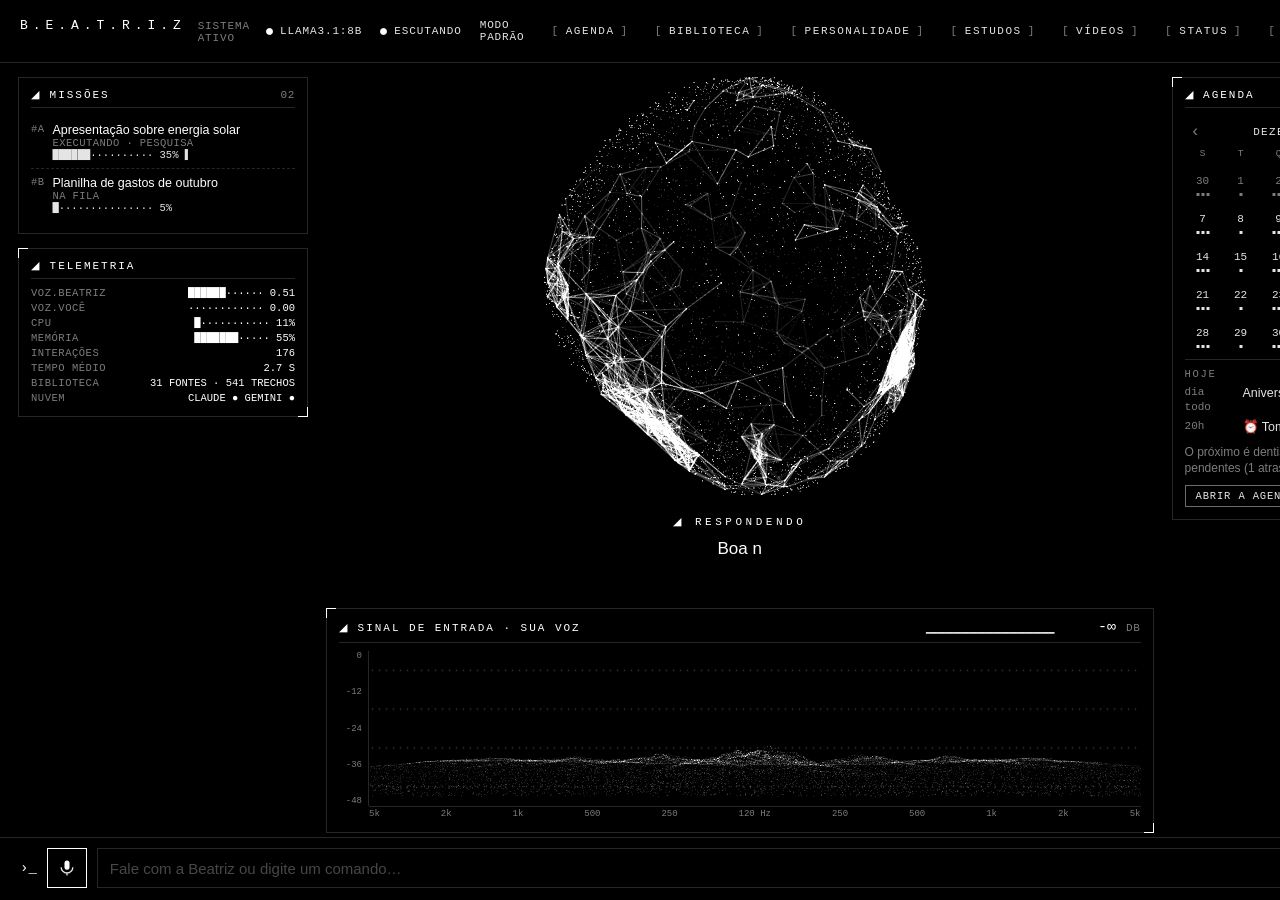
==== commit afa23097: "Vídeos no meu estilo: animados pelo Claude e edição dos meus vídeos "Faz um vídeo sobre…" vira um ro" ====
--- a/interface_web/index.html
+++ b/interface_web/index.html
@@ -25,6 +25,7 @@
     <button class="botao-sistema" id="btn-biblioteca">biblioteca</button>
     <button class="botao-sistema" id="btn-personalidade">personalidade</button>
     <button class="botao-sistema" id="btn-estudos">estudos</button>
+    <button class="botao-sistema" id="btn-videos">vídeos</button>
     <button class="botao-sistema" id="btn-status">status</button>
     <button class="botao-sistema" id="btn-registro">registro</button>
     <div class="relogio"><span id="hora">--:--</span><span id="data"></span></div>
@@ -362,6 +363,108 @@
   </div>
 </div>
 
+<!-- Vídeos: o seu estilo (estilo_video.py) para os vídeos animados pelo Claude e para a edição dos seus vídeos, os exemplos
+     e um vídeo novo. O componente (estilo_video.js) é o mesmo da tela Estúdio do app do celular, com os mesmos ids. -->
+<div class="fundo-modal" id="fundo-videos" hidden>
+  <div class="janela-sistema janela-estudos janela-videos" id="janela-videos" role="dialog" aria-label="Vídeos">
+    <div class="cabecalho-janela">◢ vídeos: o seu estilo, os exemplos e um vídeo novo
+      <button class="fechar" data-fechar="videos" aria-label="Fechar">×</button>
+    </div>
+    <div class="ps-barra">
+      <button class="pequeno aba-vd ativo" data-aba="estilo">meu estilo</button>
+      <button class="pequeno aba-vd" data-aba="meus">meus vídeos</button>
+      <button class="pequeno aba-vd" data-aba="exemplos">exemplos</button>
+      <button class="pequeno aba-vd" data-aba="novo">vídeo novo</button>
+      <span class="ps-espaco"></span>
+      <span class="ps-estado" id="vd-estado"></span>
+    </div>
+    <div class="es-corpo">
+      <div class="es-editor">
+        <section class="vd-aba" data-aba="estilo">
+          <p class="ps-explica">Vale para os próximos vídeos (<b>faz um vídeo sobre…</b>). O que você disser no pedido
+            (<b>em pé</b>, <b>sem narração</b>, <b>de 30 segundos</b>) vale mais que o daqui.</p>
+          <div class="es-grade" id="vd-opcoes"></div>
+          <div class="es-linha">
+            <span class="es-rotulo">abertura e fim</span>
+            <div class="es-campos">
+              <label class="cm-chave"><input type="checkbox" id="vd-abertura"> tela de abertura com o título</label>
+              <input id="vd-assinatura" maxlength="60" placeholder="assinatura no fim (ex.: @seuperfil); vazio: sem" autocomplete="off"
+                aria-label="Assinatura no fim do vídeo">
+            </div>
+          </div>
+          <div class="es-linha">
+            <span class="es-rotulo">instruções</span>
+            <textarea id="vd-instrucoes" rows="3" spellcheck="true" aria-label="Instruções livres"
+              placeholder="ex.: sempre termine com uma pergunta para o público; nada de emojis; ilustrações em estilo isométrico"></textarea>
+          </div>
+        </section>
+        <section class="vd-aba" data-aba="meus" hidden>
+          <p class="ps-explica">Para os vídeos que você grava: diga <b>edita esse vídeo no meu estilo</b> logo depois de mandá-lo
+            (pelo WhatsApp, pelo app ou anexando aqui), ou <b>põe o vídeo da viagem no meu estilo com o título “Férias”</b>. O filtro
+            é do FilmCraft; as legendas são do que foi falado (o Whisper ouve no PC), na sua letra e nas suas cores.</p>
+          <div class="es-grade" id="vd-edicao"></div>
+          <div class="es-linha">
+            <span class="es-rotulo">legendas</span>
+            <label class="cm-chave"><input type="checkbox" id="vd-edicao-legendas"> legendar o que for falado no vídeo</label>
+          </div>
+        </section>
+        <section class="vd-aba" data-aba="exemplos" hidden>
+          <p class="ps-explica">Prints e vídeos de que você gosta (de cada vídeo ficam 3 quadros). A IA olha o <b>estilo</b>
+            (cores, ilustração, texto na tela, ritmo) e monta um guia que entra nos próximos vídeos. Vão <b>só para o Claude</b>;
+            sem ele, o modelo de visão do PC olha.</p>
+          <div class="es-fotos" id="vd-exemplos"></div>
+          <div class="es-botoes">
+            <button class="pequeno" id="vd-exemplo-adicionar">+ prints ou vídeos</button>
+            <button class="pequeno principal" id="vd-guia-montar">montar o guia com o Claude</button>
+            <span class="cm-resumo" id="vd-exemplos-conta"></span>
+          </div>
+          <div class="es-linha es-guia">
+            <span class="es-rotulo">guia de estilo</span>
+            <textarea id="vd-guia" rows="8" spellcheck="true" aria-label="Guia de estilo dos vídeos"
+              placeholder="Monte o guia a partir dos exemplos, ou escreva aqui como você quer os vídeos."></textarea>
+            <div class="es-botoes">
+              <label class="cm-chave"><input type="checkbox" id="vd-usar-guia"> usar o guia nos próximos vídeos</label>
+              <span class="es-cores-guia" id="vd-cores-guia"></span>
+              <span class="ps-espaco"></span>
+              <span class="cm-resumo" id="vd-guia-quem"></span>
+            </div>
+          </div>
+        </section>
+        <section class="vd-aba" data-aba="novo" hidden>
+          <p class="ps-explica">O Claude escreve o roteiro e desenha as cenas no seu estilo (o Gemini fica de reserva); o PC narra,
+            monta e grava o MP4. Ele aparece no centro do painel, no lugar da esfera, e fica em documentos gerados.</p>
+          <div class="es-linha">
+            <span class="es-rotulo">sobre o quê</span>
+            <textarea id="vd-assunto" rows="3" spellcheck="true" aria-label="Assunto do vídeo"
+              placeholder="ex.: como funciona a fotossíntese, para alunos do ensino médio"></textarea>
+          </div>
+          <div class="es-linha">
+            <span class="es-rotulo">só neste</span>
+            <div class="es-opcoes" id="vd-novo-formato"></div>
+            <label class="cm-chave"><input type="checkbox" id="vd-novo-sem-narracao"> sem narração</label>
+          </div>
+          <div class="es-botoes">
+            <button class="pequeno principal" id="vd-criar">fazer o vídeo</button>
+            <button class="pequeno" id="vd-refazer" title="O mesmo roteiro, montado de novo com o estilo salvo (sem o Claude)">refazer o
+              último vídeo com o estilo salvo</button>
+          </div>
+        </section>
+      </div>
+      <aside class="es-lado">
+        <div class="agenda-secao">PRÉVIA</div>
+        <div class="vd-previa" id="vd-previa"><canvas id="vd-canvas" aria-hidden="true"></canvas></div>
+        <p class="ps-dica" id="vd-previa-legenda"></p>
+      </aside>
+    </div>
+    <div class="ps-acoes">
+      <button class="pequeno principal" id="vd-salvar" title="Ctrl+S">salvar</button>
+      <button class="pequeno" id="vd-desfazer">desfazer alterações</button>
+      <button class="pequeno perigo" id="vd-padrao">voltar ao padrão</button>
+      <span class="agenda-resposta" id="vd-mensagem" aria-live="polite"></span>
+    </div>
+  </div>
+</div>
+
 <footer class="comando">
   <span class="prompt" aria-hidden="true">›_</span>
   <button class="mic ativo" id="btn-mic" title="Microfone ligado (clique para pausar)" aria-label="Microfone">
@@ -376,6 +479,7 @@
 
 <script src="app.js"></script>
 <script src="estudos.js"></script>
+<script src="estilo_video.js"></script>
 <script type="module" src="painel_visual.js"></script>
 </body>
 </html>
--- a/interface_web/estilo.css
+++ b/interface_web/estilo.css
@@ -141,6 +141,7 @@
 .criacao-acoes { display: flex; align-items: center; gap: 8px; }
 .criacao-acoes .pequeno { padding: 2px 9px; font-size: 9.5px; }
 .criacao-palco { position: relative; flex: 1; min-height: 0; display: flex; align-items: center; justify-content: center; }
+.criacao-palco video { max-width: 100%; max-height: 100%; display: block; background: #000; outline: 0; }
 .criacao-palco img { max-width: 100%; max-height: 100%; object-fit: contain; display: block; user-select: none; -webkit-user-drag: none; }
 .criacao-dica { font-family: var(--mono); font-size: 10px; letter-spacing: .14em; text-transform: uppercase; color: var(--suave);
                 text-align: center; padding-top: 6px; min-height: 16px; }
@@ -764,3 +765,8 @@
 .es-cor { display: inline-flex; align-items: center; gap: 6px; font-family: var(--mono); font-size: 10px; letter-spacing: .08em; text-transform: uppercase; color: var(--texto); cursor: pointer; }
 .es-cor input { width: 26px; height: 20px; padding: 0; border: 1px solid var(--linha-forte); background: none; cursor: pointer; }
 .es-livres .pequeno { padding: 2px 8px; font-size: 9.5px; }
+
+/* ---------------------------------------------------------------- janela [ vídeos ] (estilo_video.js; o resto vem das es-*) */
+.vd-previa { display: flex; justify-content: center; align-items: flex-start; border: 1px solid var(--linha); background: #050505; padding: 8px; }
+.vd-previa canvas { display: block; max-width: 100%; }
+.vd-amostra i { width: 8px; }
